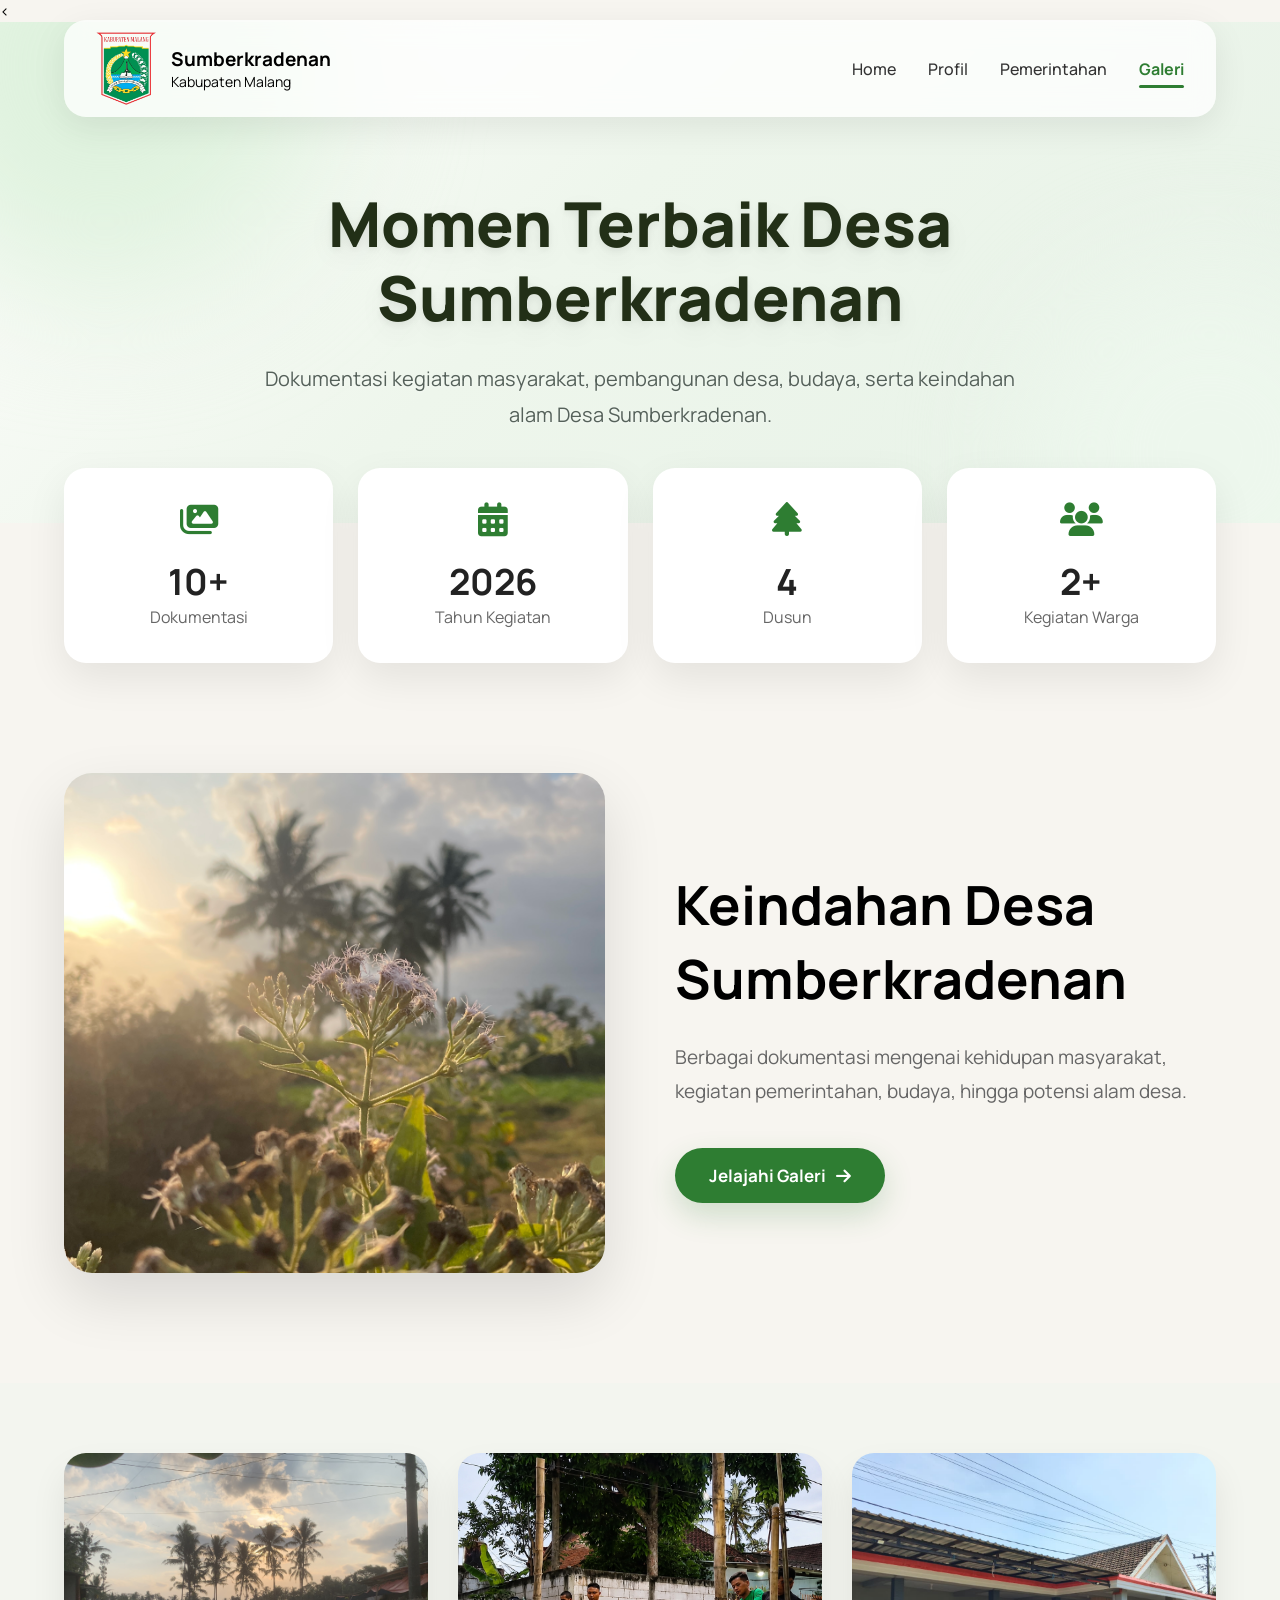
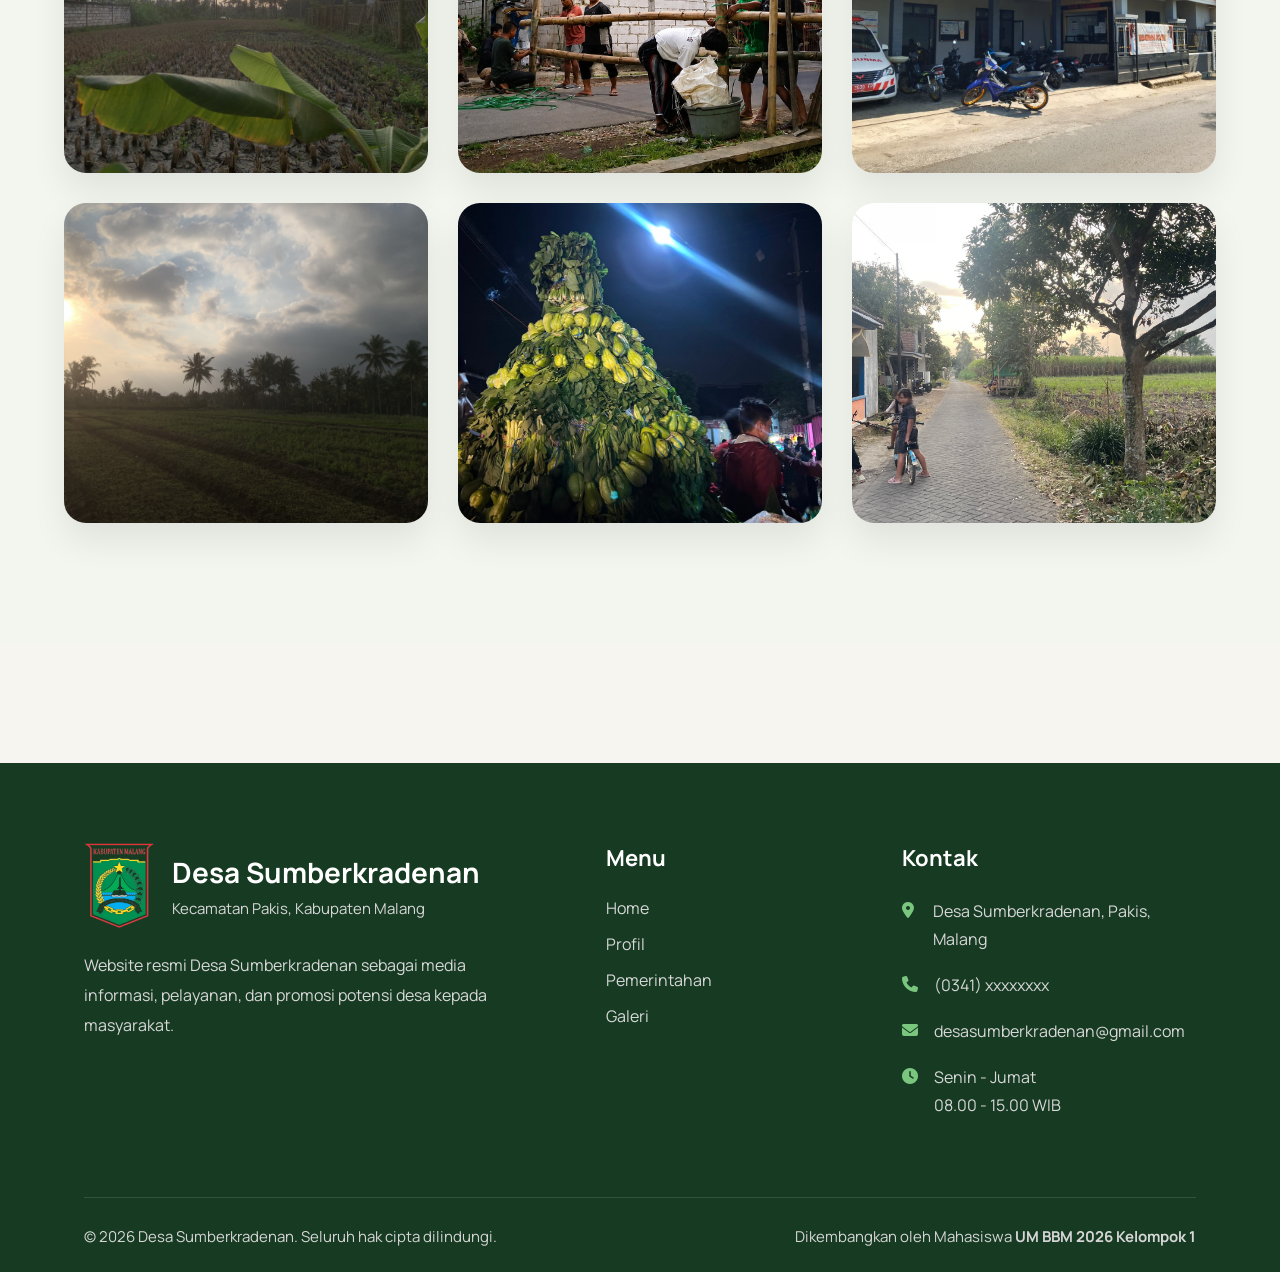
==== pages/galeri.html @ 9b310164 "Website Desa Sumberkradenan" ====
<!DOCTYPE html>
<html lang="id">
<head>

<meta charset="UTF-8">
<meta name="viewport" content="width=device-width, initial-scale=1.0">

<title>Galeri Desa | Sumberkradenan</title>

<link rel="preconnect" href="https://fonts.googleapis.com">

<link href="https://fonts.googleapis.com/css2?family=Manrope:wght@400;500;600;700;800&display=swap" rel="stylesheet">

<link rel="stylesheet"
href="https://cdnjs.cloudflare.com/ajax/libs/font-awesome/6.7.2/css/all.min.css">

<link rel="stylesheet" href="../assets/css/style.css">

</head>

<body>

    <!-- ================= NAVBAR ================= -->

<nav>
<div class="container navbar">
    <div class="logo">
        <img src="../assets/images/logo.png">
        <div>
            <h2>Sumberkradenan</h2>
            <p>Kabupaten Malang</p>
        </div>
    </div>
    <ul class="nav-menu" id="navMenu">
        <button class="nav-close" id="navCloseBtn" aria-label="Tutup Menu">
            <i class="fa-solid fa-xmark"></i>
        </button>
        <li><a href="../index.html">Home</a></li>
        <li><a href="profil.html">Profil</a></li>
        <li><a href="pemerintahan.html">Pemerintahan</a></li>
        <li><a href="galeri.html" class="active">Galeri</a></li>
    </ul>
    <button class="hamburger" id="hamburgerBtn" aria-label="Menu">
        <i class="fa-solid fa-bars"></i>
    </button>
</div>
</nav>

<!-- ================= GALERI HERO ================= -->

<<section class="gallery-hero">

    <div class="container gallery-hero-content">

        

        <h1>
            Momen Terbaik
            <span>Desa Sumberkradenan</span>
        </h1>

        <p>
            Dokumentasi kegiatan masyarakat, pembangunan desa,
            budaya, serta keindahan alam Desa Sumberkradenan.
        </p>

    </div>

</section>


<section class="gallery-stats">

<div class="container">

<div class="stats-grid">

<div class="stat-card">

<i class="fa-solid fa-images"></i>

<h2>10+</h2>

<p>Dokumentasi</p>

</div>

<div class="stat-card">

<i class="fa-solid fa-calendar-days"></i>

<h2>2026</h2>

<p>Tahun Kegiatan</p>

</div>

<div class="stat-card">

<i class="fa-solid fa-tree"></i>

<h2>4</h2>

<p>Dusun</p>

</div>

<div class="stat-card">

<i class="fa-solid fa-users"></i>

<h2>2+</h2>

<p>Kegiatan Warga</p>

</div>

</div>

</div>

</section>

<section class="featured-gallery">

<div class="container">

<div class="featured-wrapper">

<div class="featured-image">

<img src="../assets/images/galeri/featured.JPG">

</div>

<div class="featured-content">



<h2>

Keindahan Desa
Sumberkradenan

</h2>

<p>

Berbagai dokumentasi mengenai kehidupan masyarakat,
kegiatan pemerintahan, budaya, hingga potensi alam desa.

</p>

<a href="#gallery" class="btn-primary">

Jelajahi Galeri

<i class="fa-solid fa-arrow-right"></i>

</a>

</div>

</div>

</div>

</section>







<!-- ================= GALLERY ================= -->

<section class="gallery-section" id="gallery">

<div class="container">

<div class="gallery-grid">

    <div class="gallery-item">
        <img src="../assets/images/galeri/1.jpg">

        <div class="gallery-overlay">
            <h3>Keindahan Sawah</h3>
            <p>Dusun Krajan</p>
        </div>

    </div>


    <div class="gallery-item">
        <img src="../assets/images/galeri/2.png">

        <div class="gallery-overlay">
            <h3>Kegiatan Gotong Royong</h3>
            <p>Masyarakat Desa</p>
        </div>

    </div>


    <div class="gallery-item">
        <img src="../assets/images/galeri/3.jpg">

        <div class="gallery-overlay">
            <h3>Kantor Desa</h3>
            <p>Pemerintahan</p>
        </div>

    </div>


    <div class="gallery-item">
        <img src="../assets/images/galeri/4.jpg">

        <div class="gallery-overlay">
            <h3>Potensi Perkebunan</h3>
            <p>Komoditas Desa</p>
        </div>

    </div>


    <div class="gallery-item">
        <img src="../assets/images/galeri/5.jpg">

        <div class="gallery-overlay">
            <h3>Budaya Desa</h3>
            <p>Kegiatan Warga</p>
        </div>

    </div>


    <div class="gallery-item">
        <img src="../assets/images/galeri/6.JPG">

        <div class="gallery-overlay">
            <h3>Panorama Desa</h3>
            <p>Sumberkradenan</p>
        </div>

    </div>

</div>

</div>

</section>

<!--================ FOOTER =================-->

<footer class="footer">

    <div class="container">

        <div class="footer-grid">

            <!-- Kolom 1 -->

            <div class="footer-about">

                <div class="footer-logo">

                    <img src="../assets/images/logo.png" alt="Logo Desa">

                    <div>

                        <h3>Desa Sumberkradenan</h3>
                        <span>Kecamatan Pakis, Kabupaten Malang</span>

                    </div>

                </div>

                <p>
                    Website resmi Desa Sumberkradenan sebagai media informasi,
                    pelayanan, dan promosi potensi desa kepada masyarakat.
                </p>

            </div>

            <!-- Kolom 2 -->

            <div>

                <h4>Menu</h4>

                <ul class="footer-links">

                    <li><a href="../index.html">Home</a></li>
                    <li><a href="profil.html">Profil</a></li>
                    <li><a href="pemerintahan.html">Pemerintahan</a></li>
                    <li><a href="galeri.html">Galeri</a></li>

                </ul>

            </div>

            <!-- Kolom 3 -->

            <div>

                <h4>Kontak</h4>

                <ul class="footer-contact">

                    <li>
                        <i class="fa-solid fa-location-dot"></i>
                        Desa Sumberkradenan, Pakis, Malang
                    </li>

                    <li>
                        <i class="fa-solid fa-phone"></i>
                        (0341) xxxxxxxx
                    </li>

                    <li>
                        <i class="fa-solid fa-envelope"></i>
                        desasumberkradenan@gmail.com
                    </li>

                    <li>
                        <i class="fa-solid fa-clock"></i>
                        Senin - Jumat
                        <br>
                        08.00 - 15.00 WIB
                    </li>

                </ul>

            </div>

        </div>

        <div class="footer-bottom">

            <p>
                © 2026 Desa Sumberkradenan.
                Seluruh hak cipta dilindungi.
            </p>

            <p>
                Dikembangkan oleh Mahasiswa
                <strong> UM BBM 2026 Kelompok 1</strong>
            </p>

        </div>

    </div>

</footer>

    </div>

</footer>

<!-- profil.html / pemerintahan.html / galeri.html -->
<script src="../assets/js/script.js"></script>
</body>
</html>
---- assets/css/style.css ----
*{
    margin:0;
    padding:0;
    box-sizing:border-box;
    font-family:'Manrope',sans-serif;

}

html, body{
    overflow-x:hidden;
    max-width:100%;
}

html{
    scroll-behavior:smooth;
}

body{
    background:#F7F5F0;
}
/*=====================*/

.container{
    width:90%;
    max-width:1200px;
    margin:auto;
}


img {
    max-width: 100%;
    height: auto;
    display: block;
}
:root{

    --forest:#344D11;
    --rice:#4B611E;
    --moss:#222F17;

    --cream:#E5DECF;
    --sand:#EBD6B3;
    --mist:#A2A7AB;

    --white:#ffffff;
    --light:#F6F4EE;

}

/* ================= NAVBAR ================= */

nav{
    width:100%;
}

.navbar{

    position: fixed;
    top: 20px;
    left: 50%;
    transform: translateX(-50%);

    z-index: 9999;

    width: 90%;
    max-width: 1350px;



    margin-left: auto;

    display: flex;
    justify-content: space-between;
    align-items: center;

    padding: 12px 32px;

    border-radius: 22px;

    background: rgba(255,255,255,.75);
    backdrop-filter: blur(12px);

    box-shadow: 0 10px 35px rgba(0,0,0,.08);

    transition: .4s;
}

.navbar.scrolled{

    background: #fff;

    padding: 12px 30px;

    box-shadow: 0 15px 40px rgba(0,0,0,.12);

}

.nav-menu a{

    position:relative;

    display:flex;

        align-items:center;

        gap:40px;

        list-style:none;

    text-decoration:none;

    color:#333;

    font-weight:500;

    transition:.3s;

}

.nav-menu a::after{

content:"";

position:absolute;

left:0;
bottom:-8px;

width:0;

height:3px;

background:#2E7D32;

border-radius:50px;

transition:.4s;

}

.nav-menu a.active{

    color:#2E7D32;

    font-weight:700;

}

.nav-menu a.active::after{

    width:100%;
    background:#2E7D32;

}

.nav-menu a:hover{

color:#2E7D32;

}

.nav-menu a:hover::after{

width:100%;

}

.logo{

display:flex;
align-items:center;
gap:15px;

}

.logo img{

    width:60px;

}

.logo h2{

    font-size:19px;

}

.logo p{

    font-size:14px;

}

/*=====================*/

.nav-menu{

display:flex;
gap:32px;
list-style:none;

}

.nav-menu a{

text-decoration:none;
color:#333;
font-weight:500;

transition:.3s;

}

.nav-menu a:hover{

color:#2E7D32;

}

.btn-nav{

    display:inline-flex;
    align-items:center;
    justify-content:center;

    text-decoration:none;

    color:#fff;

    padding:14px 30px;

    background:#2E7D32;

    border-radius:50px;

    font-weight:700;

    transition:.3s;

}

.btn-nav:hover{

background:#1f5d22;

transform:translateY(-3px);

box-shadow:0 15px 25px rgba(46,125,50,.3);

}





/*================ HERO =================*/



.hero{
    position:relative;
    overflow:hidden;
    min-height:100vh;
    padding-top:150px;
    padding-bottom:160px;   /* diperbesar dari 100px */
    background:url("../images/hero.png");
    background-size:cover;
    background-position:center;
    display:flex;
    justify-content:center;
    align-items:center;
}



.hero-btn,
.hero-btn-outline{

width:100%;

text-align:center;

}



.overlay{

position:absolute;
top:0;
left:0;
width:100%;
height:100%;

background:
linear-gradient(
to bottom,
rgba(0,0,0,.30),
rgba(0,0,0,.50)
);

}

.hero-content{
    position:relative;
    z-index:2;

    display:flex;
    flex-direction:column;
    align-items:center;

    max-width:900px;
    text-align:center;
}

.hero h1{

    font-family:"Manrope",sans-serif;

    font-size:78px;

    line-height:1.15;

    font-weight:800;

    color:white;

    letter-spacing:-2px;

    text-shadow:
        0 8px 30px rgba(0,0,0,.45);

    margin-bottom:30px;

}

.hero p{
    color:rgba(255,255,255,.92);
    max-width:700px;
    margin:0 auto 45px;

    font-size:22px;
    line-height:1.8;

    color:#ffffff !important;

    text-shadow:0 2px 10px rgba(0,0,0,.45);
}

.hero-home-buttons{

display:flex;

justify-content:center;

align-items:center;

gap:22px;

margin-top:45px;

}

.hero-btn{

display:inline-block;

padding:18px 42px;

background:#2E7D32;

color:#fff;

text-decoration:none;

border-radius:60px;

font-weight:600;

transition:.35s;

box-shadow:0 18px 35px rgba(46,125,50,.35);

}

.scroll-indicator{
    position:absolute;
    bottom:30px;
    left:50%;
    transform:translateX(-50%);
    display:flex;
    flex-direction:column;
    align-items:center;
    gap:4px;
    color:rgba(255,255,255,.9);
    text-decoration:none;
    cursor:pointer;
    transition:.3s;
    animation:bounce 2s infinite;
}
.scroll-indicator:hover{
    color:#fff;
    transform:translateX(-50%) translateY(4px);
}
.scroll-indicator p{
    font-size:14px;
    margin:0;
}
.scroll-indicator i{
    font-size:20px;
}
@keyframes bounce{
    0%,100%{ transform:translateX(-50%) translateY(0); }
    50%{ transform:translateX(-50%) translateY(8px); }
}

.hero-btn:hover{

transform:translateY(-4px);

}
.hero-btn-outline{

display:inline-block;

padding:18px 42px;

text-decoration:none;

color:white;

border:2px solid rgba(255,255,255,.8);

border-radius:60px;

transition:.35s;

}

.hero-btn-outline:hover{

background:white;

color:#2E7D32;

}

.hero-content{

animation:fadeUp 1s ease;

}

@keyframes fadeUp{

from{

opacity:0;

transform:translateY(40px);

}

to{

opacity:1;

transform:translateY(0);

}

}




/*================ QUICK INFO ================*/

/*================ QUICK INFO ================*/

.quick-info{
    margin-top:-60px;
    position:relative;
    z-index:20;
}

.quick-wrapper{
    display:grid;
    grid-template-columns:repeat(4,1fr);
    gap:25px;
}

.info-card{
    background:#FCFBF8;
    border-radius:22px;
    padding:35px 20px;
    text-align:center;
    box-shadow:0 18px 40px rgba(0,0,0,.08);
    transition:.35s;
}

.info-card:hover{
    background:#FFFFFF;
    transform:translateY(-10px);
    box-shadow:0 25px 45px rgba(0,0,0,.15);
}

.info-card i{
    font-size:34px;
    color:#2E7D32;
    margin-bottom:18px;
}

.info-card h3{
    font-size:30px;
    margin-bottom:10px;
}

.info-card p{
    color:#666;
}

/*================ ABOUT =================*/

.about{

padding:80px 0;
background:#F7F5F0;

}

.about-wrapper{

    display:grid;

    grid-template-columns:1fr 1fr;

    gap:70px;

    align-items:center;

}

.about-image img{

    width:100%;

    border-radius:25px;

    box-shadow:0 20px 50px rgba(0,0,0,.15);

}

.section-tag{

    display:inline-block;

    background:#E8F5E9;

    color:#2E7D32;

    padding:10px 22px;

    border-radius:40px;

    font-weight:700;

    margin-bottom:20px;

}

.about h2{

    font-size:46px;

    margin-bottom:25px;

}

.about p{

    font-size:18px;

    line-height:34px;

    color:#666;

    margin-bottom:22px;

}

.about-btn{
    display:inline-flex;
    align-items:center;
    gap:10px;

    padding:16px 34px;

    background:#2E7D32;
    color:#fff;

    border-radius:50px;

    text-decoration:none;

    font-weight:600;
    font-size:17px;

    transition:.3s;

    box-shadow:0 10px 25px rgba(46,125,50,.25);
}

.about-btn:hover{
    background:#256428;
    transform:translateY(-4px);
}

/*================ POTENSI HOME =================*/

@media(max-width:768px){

.potensi-grid{

grid-template-columns:1fr;

}

}

.potensi-home{

background:
linear-gradient(
180deg,
#F6F4EE 0%,
#EEF3EA 100%
);

}

.potensi-header{
    max-width:600px;
    margin-bottom:80px;
}

.potensi-badge{
    display:inline-flex;
    align-items:center;
    gap:10px;

    padding:12px 24px;

    background:#EAF6EC;
    color:#2E7D32;

    border-radius:999px;

    font-size:16px;
    font-weight:700;

    margin-bottom:20px;
}

.potensi-title{
    font-size:52px;
    font-weight:800;
    line-height:1.15;

    margin-bottom:20px;

    color:#111;
}

.potensi-desc{
    max-width:720px;

    font-size:18px;
    line-height:1.8;

    color:#666;
}

.potensi-grid{

    display:grid;

    grid-template-columns:repeat(4,1fr);

    gap:30px;

    margin-top:60px;

}

.potensi-card{

    background:white;

    border-radius:22px;

    padding:40px 30px;

    text-align:center;

    transition:.35s;

    box-shadow:0 15px 35px rgba(0,0,0,.08);

}

.potensi-card:hover{

transform:translateY(-12px);

box-shadow:0 30px 60px rgba(46,125,50,.15);

border:1px solid #2E7D32;

}


.potensi-icon{

    width:85px;

    height:85px;

    margin:auto;

    border-radius:50%;

    background:#E8F5E9;

    display:flex;

    justify-content:center;

    align-items:center;

    margin-bottom:20px;

}

.potensi-icon i{

    font-size:38px;

    color:#2E7D32;

}

.potensi-card h3{

    font-size:26px;

    margin-bottom:18px;

}

.potensi-card p{

    color:#666;

    line-height:30px;

}

.potensi-button{
    display: flex;
    justify-content: center;
    margin-top: 55px;
}

.btn-potensi{
    display: inline-flex;
    align-items: center;
    gap: 12px;

    background: #2E7D32;
    color: white;

    padding: 16px 32px;
    border-radius: 50px;

    font-size: 17px;
    font-weight: 600;
    text-decoration: none;

    transition: .3s;
    box-shadow: 0 15px 35px rgba(46,125,50,.18);
}

.btn-potensi:hover{
    background:#256628;
    transform: translateY(-4px);
    box-shadow:0 20px 45px rgba(46,125,50,.25);
}

.btn-potensi i{
    transition:.3s;
}

.btn-potensi:hover i{
    transform:translateX(5px);
}

.section-badge{
    display:inline-flex;
    align-items:center;
    gap:10px;

    padding:10px 20px;

    border-radius:40px;

    background:#EAF6EC;

    color:#2E7D32;

    font-weight:800;
}

.section-title{

    margin-top:18px;

    font-size:20px;

    font-weight:800;

    line-height:1.8;
}

.section-desc{

    margin-top:20px;

    max-width:720px;

    color:#666;

    line-height:32px;
}

/* Badge Section */
.section-badge{
    display: inline-flex;
    align-items: center;
    gap: 10px;
    padding: 12px 26px;
    background: #EAF6EC;
    color: #2E7D32;
    border-radius: 999px;
    font-size: 17px;
    font-weight: 700;
    margin-bottom: 24px;
}

.section-badge i{
    font-size: 16px;
}

/* Judul */
.section-title{
    font-size: 52px;
    font-weight: 800;
    line-height: 1.15;
    color: #111;
    margin-bottom: 20px;
}

/* Deskripsi */
.section-description{
    max-width: 760px;
    font-size: 19px;
    line-height: 1.8;
    color: #666;
}
/*================ PREVIEW DUSUN =================*/

.preview-dusun{

    padding:80px 0;
    background:#F3F5EF;

}

.preview-header{

    max-width:700px;
    margin:0 auto;
    text-align:center;

}

.preview-badge{

    display:inline-flex;
    align-items:center;
    gap:10px;

    padding:10px 22px;

    background:#E8F5E9;
    color:#2E7D32;

    border-radius:50px;

    font-weight:700;
    margin-bottom:20px;

}

.preview-header h2{

    font-size:46px;
    font-weight:800;
    line-height:1.2;

    margin-bottom:20px;

    color:#111;

}

.preview-header p{

    font-size:18px;
    color:#666;
    line-height:1.8;

}

.preview-list{

    max-width:900px;

    margin:70px auto 0;

    display:flex;
    flex-direction:column;

    gap:22px;

}

.preview-item{

    background:#fff;

    display:flex;
    align-items:center;

    gap:25px;

    padding:25px 30px;

    border-radius:22px;

    transition:.3s;

    box-shadow:0 10px 30px rgba(0,0,0,.05);

}

.preview-item:hover{

    transform:translateY(-5px);

    box-shadow:0 18px 40px rgba(46,125,50,.15);

}

.preview-icon{

    width:70px;
    height:70px;

    background:#E8F5E9;

    color:#2E7D32;

    border-radius:50%;

    display:flex;
    justify-content:center;
    align-items:center;

    font-size:28px;

    flex-shrink:0;

}

.preview-content h3{

    font-size:24px;
    margin-bottom:8px;

}

.preview-content p{

    color:#666;
    line-height:30px;

}

.preview-button{

    text-align:center;

    margin-top:60px;

}

.btn-preview{

    display:inline-flex;
    align-items:center;
    gap:12px;

    padding:16px 34px;

    background:#2E7D32;
    color:#fff;

    border-radius:50px;

    text-decoration:none;

    font-weight:600;

    transition:.3s;

}

.btn-preview:hover{

    background:#256428;

    transform:translateY(-3px);

}

.btn-preview i{

    transition:.3s;

}

.btn-preview:hover i{

    transform:translateX(5px);

}
/* ================= LOKASI ================= */

.lokasi{

    padding:60px 0;

    background:#F3F5EF;

}

.lokasi-wrapper{

    display:grid;

    grid-template-columns:420px 1fr;

    gap:45px;

    align-items:center;

}

.lokasi-info{

    display:flex;

    flex-direction:column;

    gap:25px;

}

.info-item{

    display:flex;

    gap:18px;

    padding:25px;

    background:#f8f8f8;

    border-radius:20px;

    transition:.35s;

}

.info-item:hover{

    background:#E8F5E9;

    transform:translateY(-5px);

}

.info-item i{

    width:60px;

    height:60px;

    border-radius:50%;

    background:#2E7D32;

    color:white;

    display:flex;

    justify-content:center;

    align-items:center;

    font-size:24px;

    flex-shrink:0;

}

.info-item h3{

    margin-bottom:8px;

    font-size:20px;

}

.info-item p{

    color:#666;

    line-height:28px;

}

.lokasi-map iframe{

    width:100%;

    height:520px;

    border:none;

    border-radius:25px;

    box-shadow:0 20px 40px rgba(0,0,0,.12);

}
.lokasi-header{
    max-width:720px;
    margin:0 auto 70px;
    text-align:center;
}

.lokasi-badge{
    display:inline-flex;
    align-items:center;
    gap:10px;

    padding:10px 22px;

    background:#E8F5E9;
    color:#2E7D32;

    border-radius:999px;

    font-size:15px;
    font-weight:700;

    margin-bottom:20px;
}

.lokasi-badge i{
    font-size:14px;
}

.lokasi-title{
    font-size:46px;
    font-weight:800;
    line-height:1.;

    color:#111;

    margin-bottom:18px;
}

.lokasi-desc{
    max-width:650px;

    font-size:17px;
    line-height:1.8;

    color:#666;

    margin:auto;
}

/*================ FOOTER =================*/

.footer{
    width:100%;
    background:#163A22;
    color:#fff;
    padding:80px 0 25px;
    margin-top:120px;
}

.footer .container{
    max-width:1200px;
    margin:auto;
    padding:0 20px;
}

.footer-grid{

    display:grid;
    grid-template-columns:2fr 1fr 1.3fr;

    gap:70px;

}

.footer-logo{

    display:flex;

    align-items:center;

    gap:18px;

    margin-bottom:22px;

}

.footer-logo img{

    width:70px;

}

.footer-logo h3{

    font-size:28px;
    margin-bottom:6px;

}

.footer-logo span{

    color:#d7d7d7;

    font-size:15px;

}

.footer-about p{

    color:#d8d8d8;

    line-height:30px;

    max-width:420px;

}

.footer h4{

    font-size:22px;

    margin-bottom:24px;

}

.footer-links,
.footer-contact{

    list-style:none;

}

.footer-links li{

    margin-bottom:14px;

}

.footer-links a{

    color:#d8d8d8;

    text-decoration:none;

    transition:.3s;

}

.footer-links a:hover{

    color:#7BC67E;
    padding-left:8px;

}

.footer-contact li{

    display:flex;

    gap:14px;

    margin-bottom:18px;

    line-height:28px;

    color:#d8d8d8;

}

.footer-contact i{

    color:#7BC67E;

    margin-top:5px;

    width:18px;

}

.footer-bottom{

    border-top:1px solid rgba(255,255,255,.12);

    margin-top:60px;

    padding-top:28px;

    display:flex;

    justify-content:space-between;

    align-items:center;

    flex-wrap:wrap;

    gap:15px;

}

.footer-wrapper{

    flex-direction:column;
    gap:40px;

    text-align:center;

}

.footer-bottom p{

    color:#d6d6d6;

    font-size:15px;

}
.badge{
    display:flex;
    align-items:center;
    justify-content:center;

    gap:8px;

    padding:12px 26px;

    margin-bottom:30px;

    border-radius:50px;

    background:rgba(255,255,255,.12);

    border:1px solid rgba(255,255,255,.35);

    backdrop-filter:blur(12px);

    color:#fff;

    font-size:16px;

    font-weight:600;

    margin:0 auto 30px;

    letter-spacing:.3px;
}



@keyframes bounce{

    0%,100%{
        transform:translateY(0);
    }

    50%{
        transform:translateY(8px);
    }

}





.hero-btn:hover{

transform:translateY(-4px);

box-shadow:0 15px 30px rgba(46,125,50,.35);

}
/* ================= HERO PROFIL ================= */

@media(max-width:768px){

.hero-profil-wrapper{

grid-template-columns:1fr;

text-align:center;

}

.hero-profil-content{

align-items:center;

}

.hero-profil-image{

margin-top:40px;

}

}


.profil-hero{

    padding:130px 0 80px;
}

.profil-hero,
.history,
.visi-misi,
.wilayah,
.dusun-section{
    background: linear-gradient(
        135deg,
        #FDFDFB 0%,
        #EEF6EC 40%,
        #E7F2E7 100%
    );
}

.hero-grid{

    width:90%;
    max-width:1250px;
    margin:auto;

    display:grid;
    grid-template-columns:1.1fr 1fr;
    gap:70px;
    align-items:center;
}



.hero-badge{

    display:inline-flex;
    align-items:center;
    gap:10px;

    padding:10px 22px;

    border-radius:50px;

    background:#e8f5e9;

    color:#2E7D32;

    font-weight:600;

    margin-bottom:25px;
}

.hero-left h1{
    font-size:68px;
    line-height:78px;
    font-weight:800;
    color:#222;
     animation:fadeUp .8s ease forwards;


    text-shadow:
        0 4px 12px rgba(0,0,0,.08),
        0 16px 35px rgba(0,0,0,.06);
}

.hero-left h1 span{
    color:#2E7D32;

    text-shadow:
        0 4px 10px rgba(46,125,50,.15),
        0 12px 25px rgba(46,125,50,.10);
}

.hero-image{

    animation: slideRight 1s ease forwards;

}

@keyframes slideRight{

    from{
        opacity:0;
        transform:translateX(70px);
    }

    to{
        opacity:1;
        transform:translateX(0);
    }

}

.hero-image img{

    transition:.5s ease;

}

.hero-image:hover img{

    transform:translateY(-12px) scale(1.02);

    box-shadow:
        0 35px 80px rgba(0,0,0,.18);

}

.hero-left p{

    font-size:19px;

    line-height:34px;

    color:#666;

    max-width:620px;

     opacity:0;

    animation:fadeUp .8s .25s ease forwards;


    margin-bottom:45px;
}

.hero-btn{



    display:flex;

    gap:20px;

    flex-wrap:wrap;

    opacity:0;

    animation:fadeUp .8s .45s ease forwards;

}

@keyframes fadeUp{

    from{
        opacity:0;
        transform:translateY(35px);
    }

    to{
        opacity:1;
        transform:translateY(0);
    }


}

.btn-primary{

    background:#2E7D32;

    color:white;

    padding:16px 34px;

    border-radius:50px;

    text-decoration:none;

    font-weight:600;

    transition:.35s;
}

.btn-primary:hover{

    transform:translateY(-3px);

    background:#256928;

     
    transform:translateY(-5px);

    box-shadow:
        0 18px 45px rgba(46,125,50,.30);
}

.btn-secondary{

    padding:16px 34px;

    border-radius:50px;

    border:2px solid #2E7D32;

    color:#2E7D32;

    text-decoration:none;

    font-weight:600;

    transition:.3s;
}

.btn-secondary:hover{

    background:#2E7D32;

    color:white;


}

/* FOTO */

.hero-image{
    position: relative;
    flex: 0 0 48%;
    display: flex;
    justify-content: flex-end;
}

.hero-image img{
    width: 100%;
    max-width: 620px;
    height: 460px;
    object-fit: cover;
    border-radius: 35px;
    box-shadow: 0 30px 70px rgba(0,0,0,.15);
    display: block;
}

.floating-card{

    position:absolute;

    left:-35px;

    bottom:35px;

    background:white;

    padding:18px 22px;

    border-radius:18px;

    display:flex;

    align-items:center;

    gap:15px;

    box-shadow:0 20px 45px rgba(0,0,0,.12);
}

.floating-card i{

    width:55px;

    height:55px;

    border-radius:50%;

    background:#2E7D32;

    color:white;

    display:flex;

    justify-content:center;

    align-items:center;

    font-size:22px;
}

.floating-card h4{

    margin:0;

    font-size:18px;
}

.floating-card p{

    margin-top:5px;

    color:#777;

    font-size:14px;
}

.hero-buttons{
    display:flex;
    align-items:center;
    gap:18px;
    margin-top:38px;
    flex-wrap:wrap;

    opacity:0;

    animation:fadeUp .8s .45s ease forwards;

}

@keyframes fadeUp{

    from{
        opacity:0;
        transform:translateY(35px);
    }

    to{
        opacity:1;
        transform:translateY(0);
    }


}

.btn-primary{
    display:inline-flex;
    align-items:center;
    gap:10px;

    padding:16px 34px;

    background:#2E7D32;
    color:#fff;

    border-radius:50px;

    text-decoration:none;

    font-weight:600;
    font-size:17px;

    transition:.35s;
    box-shadow:0 12px 30px rgba(46,125,50,.20);
}

.btn-primary:hover{
    background:#256428;
    transform:translateY(-4px);
    box-shadow:0 18px 40px rgba(46,125,50,.30);
}

.btn-primary i{
    transition:.3s;
}

.btn-primary:hover i{
    transform:translateX(5px);
}

.btn-secondary{
    display:inline-flex;
    align-items:center;
    gap:10px;

    padding:16px 34px;

    border:2px solid #2E7D32;

    color:#2E7D32;

    border-radius:50px;

    text-decoration:none;

    font-weight:600;
    font-size:17px;

    background:#fff;

    transition:.35s;
}

.btn-secondary:hover{
    background:#E8F5E9;
    transform:translateY(-4px);
}

.btn-secondary i{
    font-size:16px;
}

html{
    scroll-behavior:smooth;
}

/* ================= SEJARAH ================= */

.history{
    padding:130px 0 80px;
}

.history-header{

    text-align:center;
    max-width:760px;
    margin:0 auto 80px;

}

.history-badge{

    display:inline-flex;
    align-items:center;
    gap:10px;

    padding:10px 22px;

    background:#E8F5E9;

    color:#2E7D32;

    border-radius:999px;

    font-weight:700;

    margin-bottom:22px;

}

.history-title{

    font-size:42px;
    font-weight:800;
    color:#111;

    margin-bottom:18px;

}

.history-desc{

    font-size:18px;
    line-height:1.8;

    color:#666;

}

.history-wrapper{

    display:grid;
    grid-template-columns:1fr 1fr;
    gap:70px;

    align-items:center;

}

.history-image{

    position:relative;

}

.history-image img{

    width:100%;
    height:540px;

    object-fit:cover;

    border-radius:24px;

    box-shadow:0 25px 50px rgba(0,0,0,.12);

}

.history-floating{

    position:absolute;

    bottom:25px;
    left:25px;

    display:flex;
    align-items:center;
    gap:15px;

    background:white;

    padding:18px 24px;

    border-radius:18px;

    box-shadow:0 15px 40px rgba(0,0,0,.15);

}

.history-floating i{

    width:50px;
    height:50px;

    border-radius:50%;

    background:#2E7D32;

    color:white;

    display:flex;
    justify-content:center;
    align-items:center;

    font-size:22px;

}

.history-floating h4{

    font-size:17px;
    margin-bottom:4px;

}

.history-floating span{

    color:#777;
    font-size:14px;

}

.history-content h3{

    font-size:34px;
    margin-bottom:24px;

    color:#222;

}

.history-content p{

    font-size:17px;
    line-height:2;

    color:#666;

    margin-bottom:22px;

}

.history-info{

    display:flex;
    gap:20px;

    margin-top:35px;

    flex-wrap:wrap;

}

.history-card{

    display:flex;
    align-items:center;

    gap:15px;

    background:white;

    padding:18px 22px;

    border-radius:18px;

    border:1px solid #edf1ed;

    box-shadow:0 12px 30px rgba(0,0,0,.05);

    transition:.3s;

}

.history-card:hover{

    transform:translateY(-5px);

    box-shadow:0 18px 35px rgba(46,125,50,.15);

}

.history-card i{

    width:48px;
    height:48px;

    border-radius:50%;

    background:#E8F5E9;

    color:#2E7D32;

    display:flex;
    justify-content:center;
    align-items:center;

    font-size:20px;

}

.history-card h4{

    font-size:16px;

    margin-bottom:5px;

}

.history-card span{

    font-size:14px;

    color:#777;

}

/*================ VISI MISI ================*/

.visi-misi{

    padding:130px 0 80px;
}

/*================ VISI =================*/

.visi-card{

    max-width:900px;
    margin:70px auto;

    background:white;

    padding:50px;

    border-radius:30px;

    text-align:center;

    box-shadow:0 20px 45px rgba(0,0,0,.08);

    border:1px solid #edf0ed;

}

.visi-icon{

    width:90px;
    height:90px;

    margin:auto auto 25px;

    background:#E8F5E9;

    border-radius:50%;

    display:flex;
    justify-content:center;
    align-items:center;

}

.visi-icon i{

    color:#2E7D32;
    font-size:38px;

}

.visi-card h3{

    font-size:34px;
    margin-bottom:22px;

}

.visi-card p{

    font-size:20px;
    color:#555;
    line-height:1.9;

    font-style:italic;

}

/*================ MISI =================*/

.misi-grid{

    display:grid;

    grid-template-columns:repeat(3,1fr);

    gap:30px;

}

.misi-card{

    background:white;

    padding:30px;

    border-radius:24px;

    box-shadow:0 15px 35px rgba(0,0,0,.06);

    transition:.35s;

    border:1px solid #edf0ed;

}

.misi-card:hover{

    transform:translateY(-10px);

    box-shadow:0 25px 45px rgba(46,125,50,.18);

}

.misi-card i{

    width:70px;
    height:70px;

    background:#E8F5E9;

    color:#2E7D32;

    border-radius:50%;

    display:flex;

    justify-content:center;

    align-items:center;

    font-size:28px;

    margin-bottom:25px;

}

.misi-card h3{

    font-size:24px;

    margin-bottom:20px;

}

.misi-card ul{

    padding-left:18px;

}

.misi-card li{

    color:#666;

    margin-bottom:12px;

    line-height:1.8;

}

/*================ INFORMASI WILAYAH ================*/

.wilayah{

    padding:130px 0 80px;

}

.wilayah-header{

    max-width:750px;

    margin:auto;

    text-align:center;

    margin-bottom:70px;

}

.wilayah-badge{

    display:inline-flex;

    align-items:center;

    gap:10px;

    background:#E8F5E9;

    color:#2E7D32;

    padding:10px 22px;

    border-radius:999px;

    font-weight:700;

    margin-bottom:22px;

}

.wilayah-title{

    font-size:44px;

    font-weight:800;

    line-height:1.2;

    margin-bottom:20px;

}

.wilayah-desc{

    color:#666;

    font-size:18px;

    line-height:1.8;

}

.wilayah-map{

    margin-bottom:55px;

}

.wilayah-map iframe{

    width:100%;

    height:500px;

    border:none;

    border-radius:25px;

    box-shadow:0 20px 45px rgba(0,0,0,.08);

}

.wilayah-grid{

    display:grid;

    grid-template-columns:repeat(3,1fr);

    gap:25px;

}

.wilayah-card{

    background:white;

    padding:35px;

    border-radius:22px;

    text-align:center;

    transition:.35s;

    box-shadow:0 12px 35px rgba(0,0,0,.06);

    border:1px solid #edf0ed;

}

.wilayah-card:hover{

    transform:translateY(-8px);

    box-shadow:0 25px 45px rgba(46,125,50,.15);

}

.wilayah-card i{

    width:70px;

    height:70px;

    border-radius:50%;

    background:#E8F5E9;

    color:#2E7D32;

    display:flex;

    justify-content:center;

    align-items:center;

    margin:auto;

    margin-bottom:22px;

    font-size:28px;

}

.wilayah-card h4{

    font-size:22px;

    margin-bottom:12px;

}

.wilayah-card p{

    color:#666;

    line-height:1.8;

}

/*================ EMPAT DUSUN =================*/

.dusun-section{

    padding:130px 0 80px;

}

.section-title{

    text-align:center;

    max-width:800px;

    margin:0 auto 90px;

}

.section-title h2{

    font-size:56px;

    font-weight:800;

    color:#222;

    margin:25px 0;

}

.section-title p{

    font-size:20px;

    line-height:34px;

    color:#666;

}

.dusun-item{

    display:flex;

    align-items:center;

    justify-content:space-between;

    gap:80px;

    margin-bottom:110px;

}

.dusun-item.reverse{

    flex-direction:row-reverse;

}

.dusun-image{

    flex:1;

}

.dusun-image img{

    width:100%;

    height:420px;

    object-fit:cover;

    border-radius:30px;

    box-shadow:0 20px 50px rgba(0,0,0,.10);

}

.dusun-content{

    flex:1;

}

.dusun-number{

    font-size:72px;

    font-weight:800;

    color:#DDEEDC;

    display:block;

    margin-bottom:10px;

}

.dusun-content h3{

    font-size:46px;

    font-weight:800;

    color:#222;

    margin-bottom:20px;

}

.dusun-content p{

    font-size:18px;

    line-height:34px;

    color:#666;

    margin-bottom:35px;

}

.potensi-list{

    display:flex;

    flex-wrap:wrap;

    gap:15px;

}

.potensi-list span{

    padding:12px 22px;

    background:#EAF6EB;

    color:#2E7D32;

    border-radius:50px;

    font-weight:600;

    transition:.3s;

}

.potensi-list span:hover{

    background:#2E7D32;

    color:#fff;

}

/*================ HERO PEMERINTAHAN ================*/

@media(max-width:768px){

.hero-pemerintahan-wrapper{

grid-template-columns:1fr;

}

.hero-pemerintahan-content{

align-items:center;

text-align:center;

}

.hero-button{

justify-content:center;

}

}

.hero-pemerintahan{

    padding:155px 0 200px;
    background:#fafafa;

}

.hero-pemerintahan-wrapper{

    display:grid;
    grid-template-columns:1fr 520px;
    align-items:center;
    gap:70px;

}

.hero-pemerintahan-content{
    display: flex;
    flex-direction: column;
    align-items: flex-start;
    text-align: left;
}

/* Badge */

.hero-badge{

    display:inline-flex;
    align-items:center;
    gap:10px;

    padding:10px 22px;

    background:#E8F5E9;

    color:#2E7D32;

    border-radius:999px;

    font-weight:700;

    margin-bottom:28px;

    opacity:0;
    animation:fadeLeft .8s ease forwards;


}

/* Judul */

.hero-pemerintahan-content h1{

    font-size:68px;
    line-height:1.1;
    font-weight:800;
    color:#111;

    margin-bottom:28px;

    text-shadow:
        0 4px 12px rgba(0,0,0,.08),
        0 14px 32px rgba(0,0,0,.06);

        opacity:0;
    animation:fadeLeft .9s ease .2s forwards;


}

.hero-pemerintahan-content span{

    color:#2E7D32;

    text-shadow:
        0 4px 10px rgba(46,125,50,.15),
        0 12px 28px rgba(46,125,50,.10);

}

.hero-pemerintahan-content p{

    font-size:18px;
    line-height:34px;
    color:#666;

    max-width:620px;

    margin-bottom:40px;

    opacity:0;
    animation:fadeLeft .9s ease .45s forwards;


}

/* Button */



    .hero-pemerintahan-button{
    display:flex;
    justify-content:flex-start;
    gap:18px;
    margin-top:45px;
    width:100%;
    text-align:left;
}

.hero-button .btn-primary{
    display:inline-flex;
}

.btn-primary{

    padding:16px 34px;

    background:#2E7D32;

    color:#fff;

    border-radius:999px;

    text-decoration:none;

    font-weight:700;

    transition:.35s;

}

.btn-primary:hover{

    background:#256628;

}

.btn-secondary{

    padding:16px 34px;

    border:2px solid #2E7D32;

    color:#2E7D32;

    text-decoration:none;

    border-radius:999px;

    font-weight:700;

    transition:.35s;

}

.btn-secondary:hover{

    background:#2E7D32;
    color:white;

}

/* FOTO */

.hero-pemerintahan-image{

    position:relative;

    opacity:0;
    animation:fadeRight 1s ease .4s forwards;

}

.hero-pemerintahan-image img{

    width:100%;
    border-radius:32px;

    display:block;

    box-shadow:
        0 30px 70px rgba(0,0,0,.12);

         transition:.5s;


}

/* Floating */

.hero-floating{

    position:absolute;

    left:-40px;
    bottom:35px;

    background:white;

    border-radius:22px;

    padding:25px 35px;

    display:flex;
    align-items:center;
    gap:30px;

    box-shadow:0 15px 40px rgba(0,0,0,.12);

    opacity:0;
    animation:fadeUp .8s ease 1s forwards;

}

.floating-item{

    text-align:center;

}

.floating-item h3{

    font-size:30px;
    color:#2E7D32;

    margin-bottom:6px;

}

.floating-item span{

    color:#777;
    font-size:14px;

}

.floating-divider{

    width:1px;
    height:45px;

    background:#e5e5e5;

}

section{
    scroll-margin-top:120px;
}

/*==================================================
            STRUKTUR PEMERINTAHAN
==================================================*/

@media(max-width:768px){

}
.struktur-grid{

    grid-template-columns:1fr;

}

.kadus-grid{

    grid-template-columns:1fr;

}
.struktur{

    padding:120px 0;

    background:#F3F5EF;

}

/*================ HEADER =================*/

.section-header{

    max-width:850px;

    margin:0 auto 70px;

    text-align:center;

}

.section-title{

    font-size:52px;

    font-weight:800;

    color:#222F17;

    line-height:1.2;

    margin-bottom:20px;

    text-shadow:
        0 3px 8px rgba(255,255,255,.7),
        0 10px 20px rgba(0,0,0,.06);

}

.section-description{

    font-size:18px;

    line-height:34px;

    color:#667065;

}

/*================ JUDUL SUB =================*/

.sub-title{

    margin:70px 0 35px;

    text-align:center;

}

.sub-title h3{

    display:inline-block;

    padding:12px 30px;

    background:#E8F5E9;

    color:#2E7D32;

    border-radius:999px;

    font-size:20px;

    font-weight:700;

}

/*================ KEPALA & SEKRETARIS =================*/

.struktur-top{

    display:flex;

    justify-content:center;

    margin-bottom:45px;

}

/*================ GRID =================*/

.struktur-grid{

    display:grid;

    grid-template-columns:repeat(auto-fit,minmax(280px,1fr));

    gap:35px;

    margin-top:40px;

}

.kadus-grid{

    display:grid;

    grid-template-columns:repeat(auto-fit,minmax(260px,1fr));

    gap:35px;

}

/*================ CARD =================*/

.struktur-card{

    background:#fff;

    border-radius:28px;

    padding:40px 30px;

    width:100%;

    display:flex;
    flex-direction:column;
    align-items:center;

    text-align:center;

    box-shadow:0 15px 40px rgba(0,0,0,.08);

    transition:.35s;

    position:relative;

    overflow:hidden;

}

.struktur-card::before{

    content:"";

    position:absolute;

    top:0;

    left:0;

    width:100%;

    height:6px;

    background:#2E7D32;

}

.struktur-grid{

    display:grid;

    grid-template-columns:repeat(3,1fr);

    gap:35px;

}


.struktur-card:hover{

    transform:translateY(-10px);

    box-shadow:0 25px 55px rgba(46,125,50,.18);

}

/*================ FOTO =================*/

.struktur-card img{

    width:135px;

    height:135px;

    object-fit:cover;

    border-radius:50%;

    border:6px solid #E8F5E9;

    display:block;

    margin:0 auto 25px;

    transition:.35s;

    box-shadow:0 10px 25px rgba(0,0,0,.10);

}

.struktur-card:hover img{

    transform:scale(1.08);

}

/*================ PJ KEPALA DESA & SEKRETARIS =================*/

.struktur-card.kepala,
.struktur-card.sekretaris{

    width:430px;
    min-height:470px;

}

.struktur-card.kepala img,
.struktur-card.sekretaris img{

    width:180px;
    height:180px;

    object-fit:cover;

}

.struktur-card.kepala h3,
.struktur-card.sekretaris h3{

    font-size:32px;
    min-height:42px;

}

/*================ KEPALA DUSUN =================*/

.struktur-card.kecil img{

    width:120px;

    height:120px;

}

/*================ NAMA =================*/

.struktur-card h3{

    font-size:26px;

    font-weight:800;

    color:#222F17;

    margin:18px 0 12px;

    line-height:1.3;

    min-height:68px;

    display:flex;
    align-items:center;
    justify-content:center;

}

/*================ JABATAN =================*/

.jabatan{

    display:inline-block;

    padding:10px 20px;

    background:#E8F5E9;

    color:#2E7D32;

    border-radius:50px;

    font-size:16px;

    font-weight:700;

}

/*================ STAF DESA =================*/

.staf-grid{

    display:flex;

    justify-content:center;

    gap:35px;

    margin-top:40px;

    flex-wrap:wrap;

}

.staf-grid .struktur-card{

    width:330px;

}

/*================ RESPONSIVE =================*/

@media(max-width:992px){

    .struktur{

        padding:90px 0;

    }

    .struktur-grid{

        grid-template-columns:repeat(2,1fr);

    }

    .kadus-grid{

        grid-template-columns:repeat(2,1fr);

    }

}

@media(max-width:768px){

    .section-title{

        font-size:38px;

    }

    .section-description{

        font-size:16px;

        line-height:30px;

    }

    .struktur-grid,

    .kadus-grid{

        grid-template-columns:1fr;

    }

    .struktur-card.kepala img{

        width:160px;

        height:160px;

    }

    .struktur-card.sekretaris img{

        width:160px;

        height:160px;

    }

    .struktur-card img{

        width:120px;

        height:120px;

    }

}

.staf-grid{
    display:flex;
    justify-content:center;
    gap:35px;
    flex-wrap:wrap;
}

.staf-grid .struktur-card{
    width:300px;
}

/*================ LEMBAGA DESA =================*/

.lembaga{

    padding:120px 0;
    background:#ffffff;

}

.lembaga-grid{

    display:grid;

    grid-template-columns:repeat(auto-fit,minmax(300px,1fr));

    gap:35px;

    margin-top:60px;

}

.lembaga-card{

    background:#fff;

    border-radius:24px;

    padding:35px 30px;

    text-align:center;

    box-shadow:0 15px 40px rgba(0,0,0,.06);

    transition:.35s;

    display:flex;

    flex-direction:column;

    align-items:center;

    min-height:390px;

}

.lembaga-card:hover{

    transform:translateY(-8px);

    box-shadow:0 25px 50px rgba(46,125,50,.15);

}

.lembaga-card img{

    width:90px;
    height:90px;

    object-fit:contain;

    margin-bottom:25px;

}

.lembaga-card h3{

    font-size:26px;

    margin-bottom:10px;

    color:#222;

}

.lembaga-card span{

    color:#2E7D32;

    font-weight:700;

    display:block;

    min-height:52px;

    margin-bottom:18px;

    line-height:1.5;

}

.lembaga-card p{

    color:#666;

    line-height:1.8;

    font-size:15px;

}

/*================ LINMAS =================*/

.linmas-wrapper{

    display:flex;

    justify-content:center;

    margin-top:35px;

}

.linmas-wrapper .lembaga-card{

    width:340px;

}

/*================ JAM PELAYANAN =================*/

.jam-pelayanan{

    padding:120px 0;

    background:#F8FBF8;

}

.jadwal-card{

    max-width:850px;

    margin:60px auto 40px;

    background:#fff;

    border-radius:24px;

    overflow:hidden;

    box-shadow:0 15px 40px rgba(0,0,0,.06);

}

.jadwal-item{

    display:flex;

    justify-content:space-between;

    align-items:center;

    padding:28px 35px;

    border-bottom:1px solid #E8ECE8;

}

.jadwal-item:last-child{

    border-bottom:none;

}

.jadwal-item span{

    font-size:18px;

    font-weight:600;

    color:#333;

}

.jadwal-item strong{

    color:#2E7D32;

    font-size:18px;

}

.tutup strong{

    color:#d32f2f;

}

.istirahat-box{

    max-width:850px;

    margin:auto;

    display:flex;

    gap:20px;

    align-items:flex-start;

    background:#E8F5E9;

    border-left:6px solid #2E7D32;

    padding:25px 30px;

    border-radius:18px;

}

.istirahat-box i{

    font-size:30px;

    color:#2E7D32;

}

.istirahat-box h4{

    margin-bottom:8px;

}

.istirahat-box p{

    color:#555;

    line-height:1.8;

}

/*================ HERO KONTAK =================*/

.hero-kontak{

    position:relative;

    overflow:hidden;

    padding:180px 0 120px;

    background:linear-gradient(
        180deg,
        #F8FBF8 0%,
        #FFFFFF 100%
    );

}

/* Background */

.hero-shape{

    position:absolute;

    border-radius:50%;

    background:#E8F5E9;

    opacity:.6;

    z-index:0;

}

.shape1{

    width:420px;
    height:420px;

    top:-180px;
    right:-120px;

}

.shape2{

    width:250px;
    height:250px;

    bottom:30px;
    left:-120px;

}

/* Content */

.hero-kontak .container{

    position:relative;

    z-index:2;

}

.hero-kontak-content{

    max-width:760px;

    margin:auto;

    text-align:center;

}

.hero-badge{

    display:inline-flex;

    align-items:center;

    gap:10px;

    background:#E8F5E9;

    color:#2E7D32;

    padding:12px 24px;

    border-radius:999px;

    font-weight:700;

    margin-bottom:30px;

}

.hero-kontak-content h1{

    font-size:68px;

    line-height:1.15;

    font-weight:800;

    color:#222;

    margin-bottom:25px;

}

.hero-kontak-content h1 span{

    color:#2E7D32;

}

.hero-kontak-content p{

    max-width:760px;

    margin:auto;

    color:#666;

    line-height:34px;

    font-size:18px;

}

.hero-button{

    display:flex;

    justify-content:center;

    gap:18px;

    margin-top:45px;

}

/* Contact Grid */

.hero-contact-grid{

    margin-top:90px;

    display:grid;

    grid-template-columns:repeat(4,1fr);

    gap:30px;

}

.hero-contact-card{

    background:#fff;

    border-radius:24px;

    padding:35px 25px;

    text-align:center;

    box-shadow:0 15px 40px rgba(0,0,0,.06);

    transition:.35s;

}

.hero-contact-card:hover{

    transform:translateY(-8px);

    box-shadow:0 25px 45px rgba(46,125,50,.15);

}

.icon-box{

    width:72px;

    height:72px;

    margin:auto;

    border-radius:50%;

    background:#E8F5E9;

    display:flex;

    justify-content:center;

    align-items:center;

    margin-bottom:22px;

}

.icon-box i{

    font-size:28px;

    color:#2E7D32;

}

.hero-contact-card h3{

    margin-bottom:12px;

    font-size:22px;

    color:#222;

}

.hero-contact-card p{

    color:#666;

    line-height:28px;

    font-size:15px;

}

/*================ FORM KONTAK =================*/

.contact-form-section{

    padding:120px 0;

    background:#fff;

}

.contact-form-wrapper{

    margin-top:60px;

    display:grid;

    grid-template-columns:380px 1fr;

    gap:45px;

}

/* Kiri */

.contact-info{

    background:#2E7D32;

    color:#fff;

    padding:45px;

    border-radius:28px;

}

.contact-info h3{

    font-size:34px;

    margin-bottom:20px;

}

.contact-info p{

    line-height:30px;

    color:#E6F5E7;

    margin-bottom:35px;

}

.info-list{

    display:flex;

    flex-direction:column;

    gap:22px;

}

.info-item{

    display:flex;

    align-items:center;

    gap:15px;

}

.info-item i{

    width:45px;

    height:45px;

    border-radius:50%;

    background:rgba(255,255,255,.15);

    display:flex;

    justify-content:center;

    align-items:center;

}

/* Form */

.contact-form{

    background:#fff;

    border-radius:28px;

    padding:45px;

    box-shadow:0 15px 40px rgba(0,0,0,.08);

}

.input-group{

    display:grid;

    grid-template-columns:1fr 1fr;

    gap:25px;

    margin-bottom:25px;

}

.input-box{

    display:flex;

    flex-direction:column;

}

.input-box label{

    font-weight:700;

    margin-bottom:10px;

    color:#333;

}

.input-box input,
.input-box textarea{

    width:100%;

    border:1px solid #ddd;

    border-radius:15px;

    padding:15px 18px;

    font-size:16px;

    outline:none;

    transition:.3s;

}

.input-box input:focus,
.input-box textarea:focus{

    border-color:#2E7D32;

    box-shadow:0 0 0 4px rgba(46,125,50,.12);

}

textarea{

    resize:none;

}

.btn-submit{

    margin-top:30px;

    border:none;

    background:#2E7D32;

    color:#fff;

    padding:16px 34px;

    border-radius:999px;

    cursor:pointer;

    font-size:16px;

    font-weight:700;

    display:flex;

    align-items:center;

    gap:10px;

    transition:.3s;

}

.btn-submit:hover{

    background:#256628;

    transform:translateY(-3px);

}

/*================ RESPONSIVE =================*/

/* Tablet */

@media (max-width:992px){

    .hero-kontak{

        padding:150px 0 90px;

    }

    .hero-kontak-content h1{

        font-size:50px;

    }

    .hero-contact-grid{

        grid-template-columns:repeat(2,1fr);

    }

    .contact-form-wrapper{

        grid-template-columns:1fr;

    }

}

/* HP */

@media (max-width:768px){

    .hero-kontak-content h1{

        font-size:38px;

    }

    .hero-kontak-content p{

        font-size:16px;

        line-height:30px;

    }

    .hero-button{

        flex-direction:column;

        align-items:center;

    }

    .hero-button a{

        width:100%;

        text-align:center;

    }

    .hero-contact-grid{

        grid-template-columns:1fr;

    }

    .contact-form{

        padding:30px;

    }

    .contact-info{

        padding:30px;

    }

    .input-group{

        grid-template-columns:1fr;

        gap:18px;

    }

    .btn-submit{

        width:100%;

        justify-content:center;

    }

}

/* HP Kecil */

@media (max-width:480px){

    .hero-kontak{

        padding:130px 0 70px;

    }

    .hero-kontak-content h1{

        font-size:32px;

    }

    .hero-contact-card{

        padding:25px;

    }

    .contact-form{

        padding:22px;

    }

    .contact-info{

        padding:22px;

    }

}

/*================ GALERI HERO =================*/

@media(max-width:768px){

.gallery-grid{

grid-template-columns:1fr;

}

.gallery-item img{

height:260px;

}

}
.gallery-grid{

    grid-template-columns:1fr;

}

.gallery-hero{
    padding:180px 0 220px;
    background:#F3F5EF;
    text-align:center;
    position:relative;
    overflow:hidden;
}
/* ================= ANIMASI HERO GALERI ================= */

.gallery-hero{

    padding:140px 0 90px;

    position:relative;

    overflow:hidden;

    background:linear-gradient(
        135deg,
        #FDFDFB 0%,
        #EEF6EC 45%,
        #E7F2E7 100%
    );

}

.gallery-hero::before{

    content:"";

    width:450px;
    height:450px;

    background:#dff2de;

    position:absolute;

    border-radius:50%;

    top:-180px;
    left:-120px;

    filter:blur(70px);

    animation:blob 8s infinite ease-in-out;

}

.gallery-hero::after{

    content:"";

    width:380px;
    height:380px;

    background:#edf7ed;

    position:absolute;

    border-radius:50%;

    right:-120px;
    bottom:-120px;

    filter:blur(60px);

    animation:blob 10s infinite ease-in-out reverse;

}

.gallery-hero-content{

    position:relative;

    z-index:2;

    max-width:850px;

    margin:auto;

    text-align:center;

}

.gallery-hero h1{
    animation:fadeUp .9s ease forwards;
}

.gallery-hero p{
    opacity:0;
    animation:fadeUp 1s ease .25s forwards;
}

.gallery-hero-content{
    max-width:760px;
    margin:auto;
}

.gallery-hero h1{
    font-size:62px;
    font-weight:800;
    color:#222F17;
    line-height:1.2;
    margin:25px 0;

    /* efek timbul / depth */
    text-shadow:
        0 3px 8px rgba(0,0,0,.08),
        0 10px 28px rgba(0,0,0,.06);
}

.gallery-hero p{
    font-size:20px;
    line-height:1.8;
    color:#55615A;

    /* sedikit shadow agar lebih jelas */
    text-shadow:
        0 1px 3px rgba(255,255,255,.6);
}
/*================ FILTER =================*/

.gallery-filter{

    padding:70px 0 20px;

    background:#F3F5EF;

}

.gallery-filter .container{

    display:flex;

    justify-content:center;

    gap:18px;

    flex-wrap:wrap;

}

.gallery-filter button{

    padding:14px 28px;

    border:none;

    border-radius:50px;

    background:white;

    color:#444;

    font-size:16px;

    font-weight:600;

    cursor:pointer;

    transition:.3s;

}

.gallery-filter button:hover{

    background:#2E7D32;

    color:white;

}

.gallery-filter button.active{

    background:#2E7D32;

    color:white;

}

.gallery-stats{

    margin-top:-55px;

    position:relative;

    z-index:5;

}

.stats-grid{

    display:grid;

    grid-template-columns:repeat(4,1fr);

    gap:25px;

}

.stat-card{

    background:white;

    border-radius:22px;

    padding:35px;

    text-align:center;

    box-shadow:0 15px 40px rgba(0,0,0,.08);

    transition:.35s;

}

.stat-card:hover{

    transform:translateY(-10px);

}

.stat-card i{

    font-size:34px;

    color:#2E7D32;

    margin-bottom:20px;

}

.stat-card h2{

    font-size:36px;

    color:#222;

}

.stat-card p{

    color:#666;

}

.featured-gallery{

    padding:110px 0;

}

.featured-wrapper{

    display:grid;

    grid-template-columns:1fr 1fr;

    gap:70px;

    align-items:center;

}

.featured-image img{

    width:100%;

    height:500px;

    object-fit:cover;

    border-radius:28px;

    box-shadow:0 25px 60px rgba(0,0,0,.12);

    transition:.4s;

}

.featured-image img:hover{

    transform:scale(1.03);

}

.featured-content h2{

    font-size:54px;

    margin:25px 0;

}

.featured-content p{

    font-size:19px;

    line-height:34px;

    color:#666;

    margin-bottom:40px;

}
/*================ GALLERY =================*/

.gallery-section{

    padding:70px 0 120px;

    background:#F3F5EF;

}

.gallery-grid{

    display:grid;

    grid-template-columns:repeat(3,1fr);

    gap:30px;

}

.gallery-item{

    position:relative;

    overflow:hidden;

    border-radius:22px;

    cursor:pointer;

    box-shadow:0 18px 35px rgba(0,0,0,.08);

}

.gallery-item img{

    width:100%;

    height:320px;

    object-fit:cover;

    transition:.5s;

}

.gallery-overlay{

    position:absolute;

    left:0;

    bottom:0;

    width:100%;

    padding:30px;

    color:white;

    background:linear-gradient(
        transparent,
        rgba(0,0,0,.85)
    );

    transform:translateY(100%);

    transition:.4s;

}

.gallery-overlay h3{

    font-size:24px;

    margin-bottom:8px;

}

.gallery-overlay p{

    font-size:16px;

    opacity:.9;

}

.gallery-item:hover img{

    transform:scale(1.08);

}

.gallery-item:hover .gallery-overlay{

    transform:translateY(0);

}

/*================ HERO ANIMATION ================*/

@keyframes fadeUp{
    from{
        opacity:0;
        transform:translateY(60px);
    }
    to{
        opacity:1;
        transform:translateY(0);
    }
}

@keyframes fadeLeft{
    from{
        opacity:0;
        transform:translateX(-60px);
    }
    to{
        opacity:1;
        transform:translateX(0);
    }
}

@keyframes fadeRight{
    from{
        opacity:0;
        transform:translateX(60px);
    }
    to{
        opacity:1;
        transform:translateX(0);
    }
}

@keyframes zoomIn{
    from{
        opacity:0;
        transform:scale(.92);
    }
    to{
        opacity:1;
        transform:scale(1);
    }
}

/* ================================================
   TABLET (iPad, 769px - 1024px)
================================================ */
@media (max-width: 1024px) {
    .hero-grid,
    .hero-pemerintahan-wrapper,
    .lokasi-wrapper,
    .history-wrapper,
    .about-wrapper,
    .contact-form-wrapper {
        grid-template-columns: 1fr;
        gap: 40px;
    }
    .hero-image,
    .hero-pemerintahan-image {
        display: flex;
        justify-content: center;
    }
    .potensi-grid,
    .footer-grid,
    .wilayah-grid,
    .misi-grid,
    .hero-contact-grid,
    .stats-grid {
        grid-template-columns: repeat(2, 1fr);
    }
    .hero-left h1,
    .hero-pemerintahan-content h1,
    .hero-kontak-content h1,
    .gallery-hero h1 {
        font-size: 46px;
        line-height: 1.25;
    }
    .potensi-title,
    .wilayah-title,
    .section-title,
    .lokasi-title,
    .history-title {
        font-size: 36px;
    }
    .dusun-content h3 {
        font-size: 34px;
    }
    .dusun-item,
    .dusun-item.reverse {
        flex-direction: column;
        gap: 40px;
    }
}

/* ================================================
   MOBILE / HP (max 768px)
================================================ */
@media (max-width: 768px) {
    .container {
        width: 92%;
    }
    .potensi-grid,
    .footer-grid,
    .wilayah-grid,
    .misi-grid,
    .hero-contact-grid,
    .stats-grid,
    .gallery-grid,
    .featured-wrapper,
    .lembaga-grid {
        grid-template-columns: 1fr;
        gap: 25px;
    }
    .hero-left h1,
    .hero-pemerintahan-content h1,
    .hero-kontak-content h1,
    .gallery-hero h1 {
        font-size: 34px;
        line-height: 1.3;
    }
    .potensi-title,
    .wilayah-title,
    .section-title,
    .lokasi-title,
    .history-title,
    .featured-content h2 {
        font-size: 28px;
    }
    .about h2 {
        font-size: 30px;
    }
    .dusun-content h3 {
        font-size: 26px;
    }
    .dusun-number {
        font-size: 48px;
    }
    .visi-card {
        padding: 30px;
    }
    .visi-card p {
        font-size: 17px;
    }
    .misi-grid,
    .wilayah-grid {
        grid-template-columns: 1fr;
    }
    .struktur-card.kepala,
    .struktur-card.sekretaris {
        width: 100%;
        min-height: auto;
    }
    .staf-grid .struktur-card {
        width: 100%;
    }
    .floating-card,
    .hero-floating,
    .history-floating {
        position: static;
        margin-top: 20px;
        width: 100%;
        justify-content: center;
    }
    .hero-image img,
    .hero-pemerintahan-image img {
        height: auto;
    }
    .lokasi-wrapper,
    .hero-grid {
        gap: 30px;
    }
    .wilayah-map iframe,
    .lokasi-map iframe {
        height: 320px;
    }
    .footer-grid {
        text-align: center;
    }
}

/* ================================================
   HP KECIL (max 480px)
================================================ */
@media (max-width: 480px) {
    .hero-left h1,
    .hero-pemerintahan-content h1,
    .hero-kontak-content h1 {
        font-size: 28px;
    }
    .btn-primary,
    .btn-secondary,
    .hero-btn {
        width: 100%;
        justify-content: center;
        text-align: center;
    }
    .hero-buttons,
    .hero-button {
        flex-direction: column;
        width: 100%;
    }
    .potensi-card,
    .info-card,
    .struktur-card {
        padding: 25px 18px;
    }
}

@media (max-width:768px){

.navbar{
    padding:18px 20px;
}

.nav-menu{
    gap:18px;
    font-size:15px;
}

.logo img{
    width:55px;
}

.logo-text h2{
    font-size:22px;
}

}

@media (max-width:768px){

.hero{
    min-height:100vh;
    padding:120px 25px 70px;
}

.hero h1{
    font-size:42px;
    line-height:1.2;
    letter-spacing:-1px;
}

.hero p{
    font-size:17px;
    line-height:1.7;
}

}

@media (max-width:768px){

.hero-home-buttons{

flex-direction:column;

width:100%;

}}

.hamburger{
    display:none;
    background:none;
    border:none;
    font-size:26px;
    color:#2E7D32;
    cursor:pointer;
    z-index:10001;
}

@media (max-width:768px){
    .hamburger{
        display:block;
    }

    .nav-menu{
        position:fixed;
        top:0;
        left:0;
        width:100%;
        height:100vh;
        background:#1a1a1a;
        display:flex;
        flex-direction:column;
        justify-content:center;
        align-items:center;
        gap:35px;
        list-style:none;
        opacity:0;
        visibility:hidden;
        transform:translateY(-20px);
        transition:.4s ease;
        z-index:10000;
    }

    .nav-menu.active{
        opacity:1;
        visibility:visible;
        transform:translateY(0);
    }

    .nav-menu a{
        color:#fff;
        font-size:24px;
        font-weight:600;
        text-decoration:none;
        transition:.3s;
    }

    .nav-menu a.active{
        color:#E85D3F;
    }

    .nav-menu a:hover{
        color:#7BC67E;
    }

    /* Tombol close (X) */
    .nav-close{
        position:absolute;
        top:30px;
        right:30px;
        font-size:30px;
        color:#fff;
        background:none;
        border:none;
        cursor:pointer;
        z-index:10001;
    }

    /* Kunci scroll body saat menu terbuka */
    body.menu-open{
        overflow:hidden;
    }
}

.nav-close{
    display:none;   /* sembunyikan default di desktop */
}

@media (max-width:768px){
    .nav-close{
        display:block;   /* baru muncul di mobile */
        position:absolute;
        top:30px;
        right:30px;
        font-size:30px;
        color:#fff;
        background:none;
        border:none;
        cursor:pointer;
        z-index:10001;
    }
}
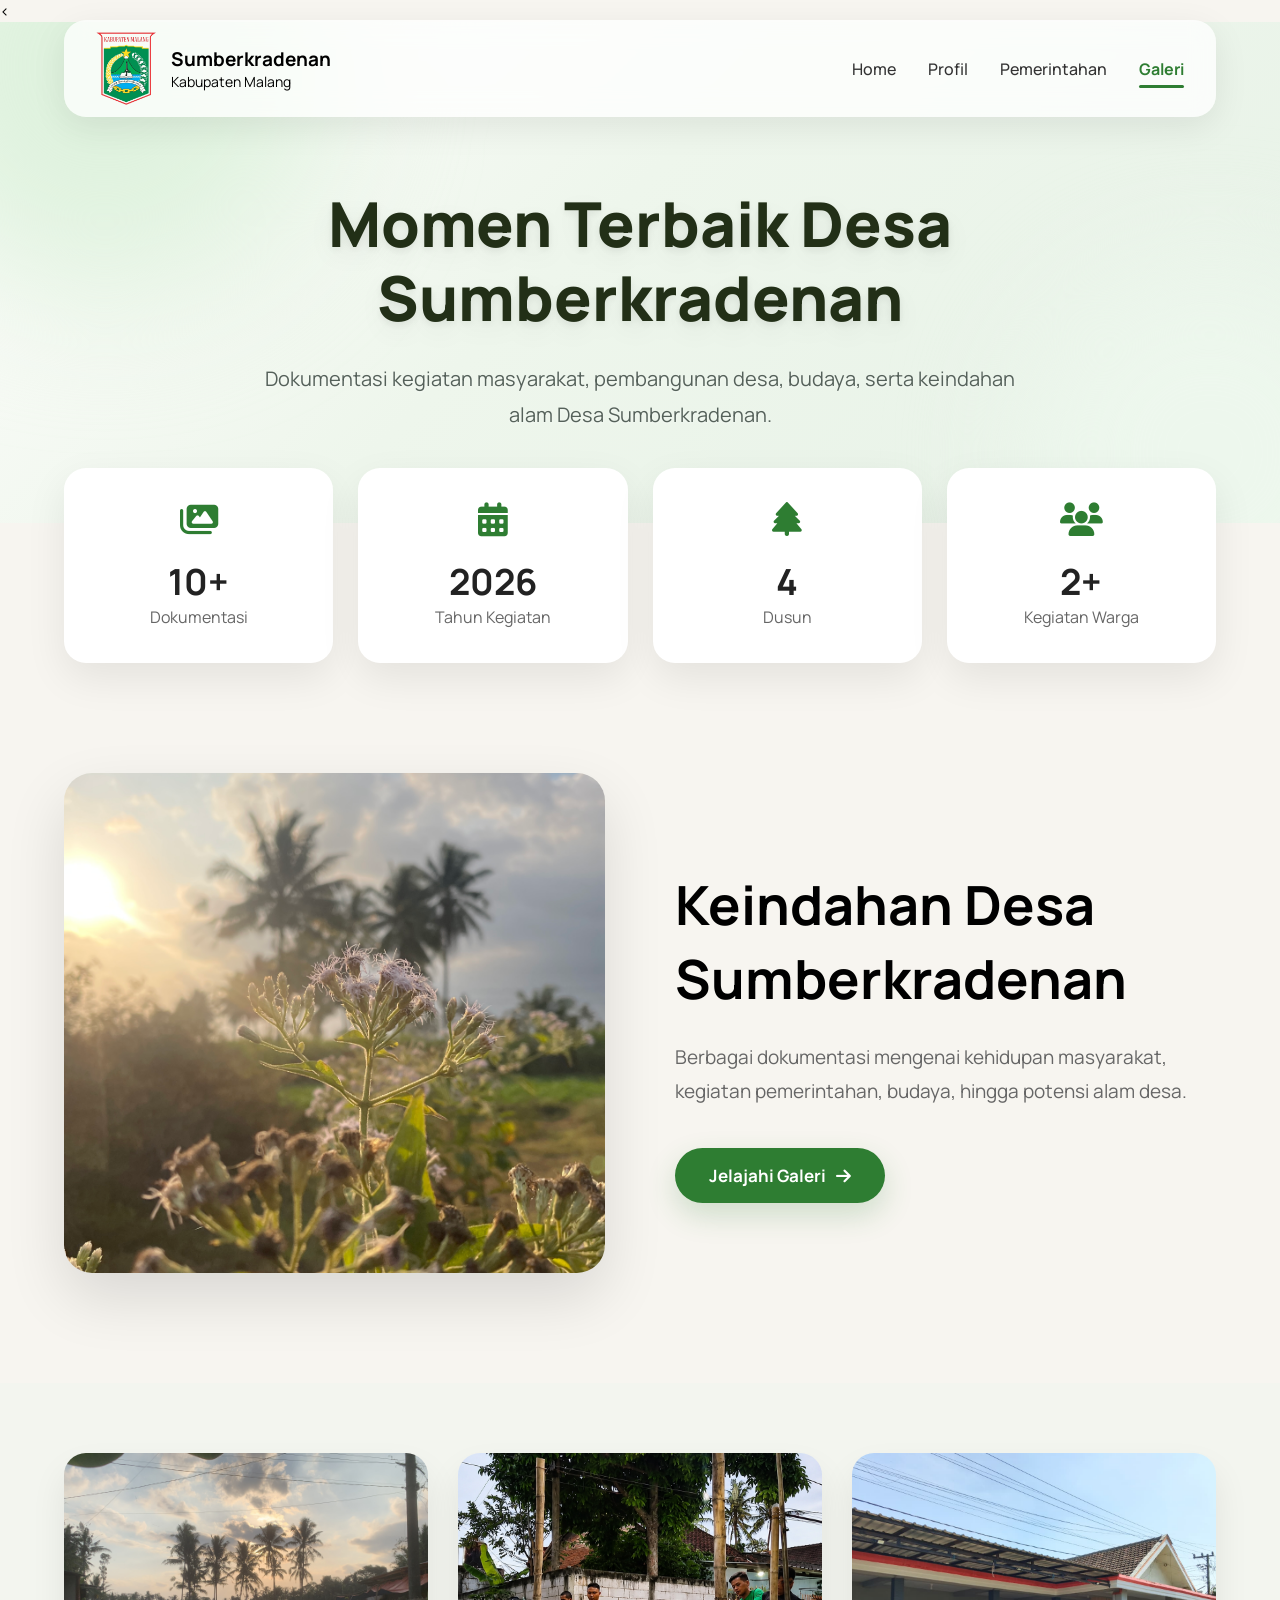
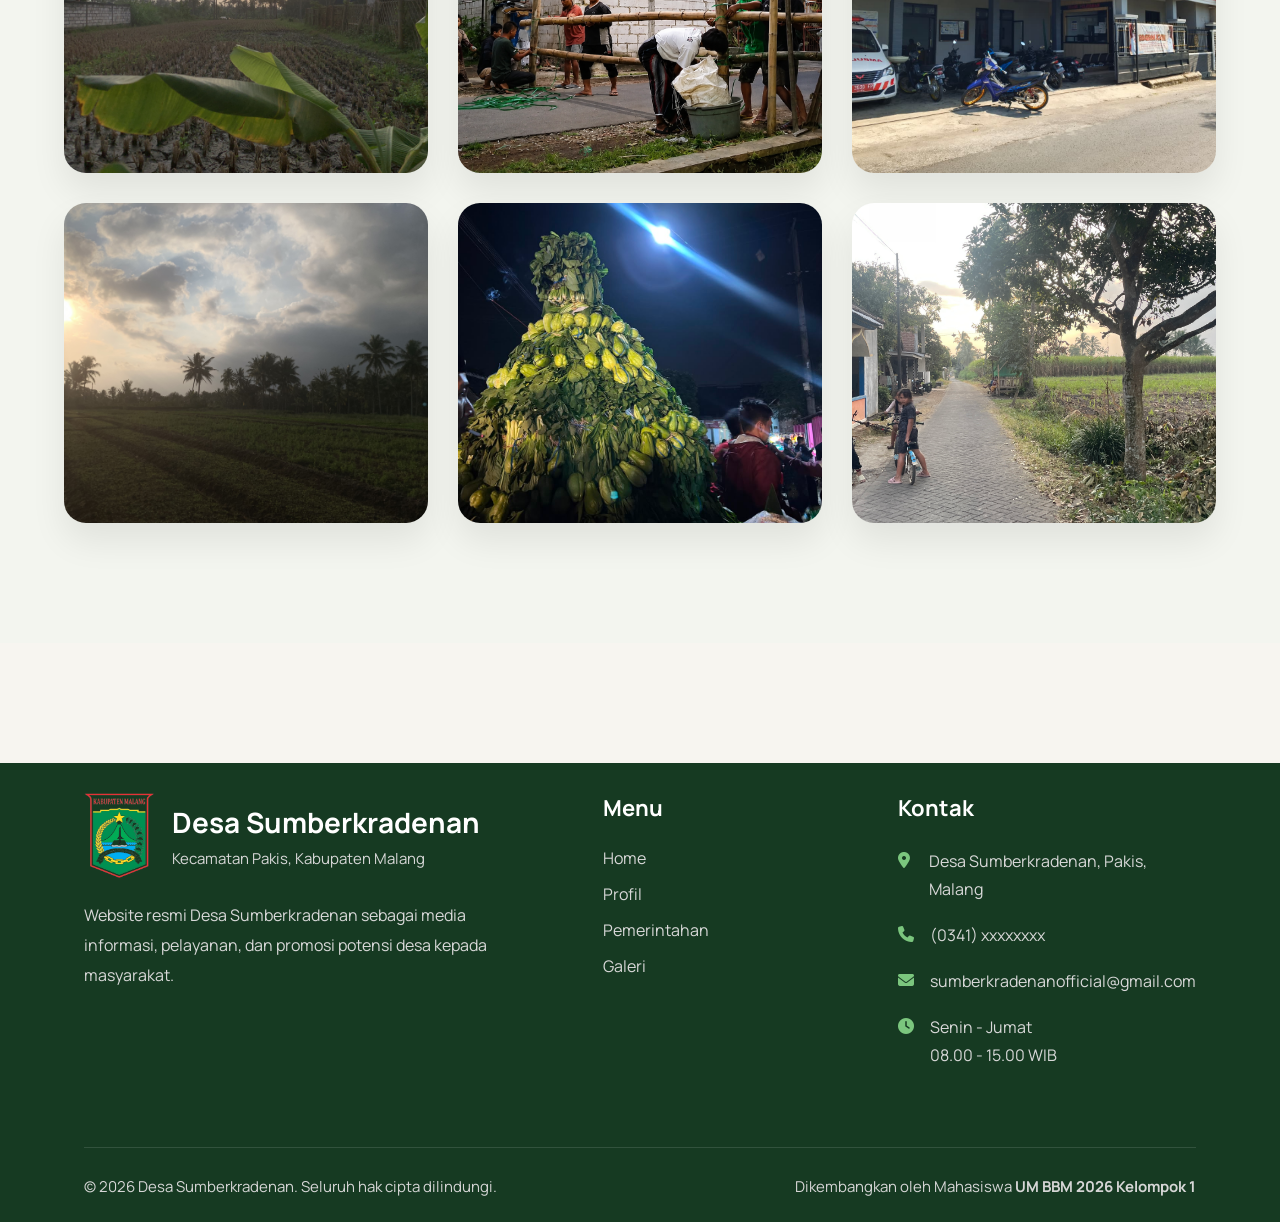
==== commit e6fa8313: "Perbarui tampilan dan navigasi website Desa Sumberkradenan" ====
--- a/pages/galeri.html
+++ b/pages/galeri.html
@@ -321,7 +321,7 @@
 
                     <li>
                         <i class="fa-solid fa-envelope"></i>
-                        desasumberkradenan@gmail.com
+                        sumberkradenanofficial@gmail.com
                     </li>
 
                     <li>
--- a/assets/css/style.css
+++ b/assets/css/style.css
@@ -1219,7 +1219,7 @@
     width:100%;
     background:#163A22;
     color:#fff;
-    padding:80px 0 25px;
+    padding:30px 0 25px;
     margin-top:120px;
 }
 
@@ -2397,43 +2397,24 @@
 }
 
 /*================ EMPAT DUSUN =================*/
-
 .dusun-section{
-
     padding:130px 0 80px;
-
-}
-
-.section-title{
-
+}
+.dusun-section .section-title{
     text-align:center;
-
     max-width:800px;
-
     margin:0 auto 90px;
-
-}
-
-.section-title h2{
-
+}
+.dusun-section .section-title h2{
     font-size:56px;
-
     font-weight:800;
-
     color:#222;
-
     margin:25px 0;
-
-}
-
-.section-title p{
-
+}
+.dusun-section .section-title p{
     font-size:20px;
-
     line-height:34px;
-
     color:#666;
-
 }
 
 .dusun-item{
@@ -4832,3 +4813,25 @@
     }
 }
 
+#judulDusun{
+    font-size:56px;
+}
+
+@media (max-width:991px){
+    #judulDusun{
+        font-size:38px;
+    }
+}
+
+@media (max-width:768px){
+    #judulDusun{
+        font-size:30px;
+        line-height:1.3;
+    }
+}
+
+@media (max-width:480px){
+    #judulDusun{
+        font-size:24px;
+    }
+}
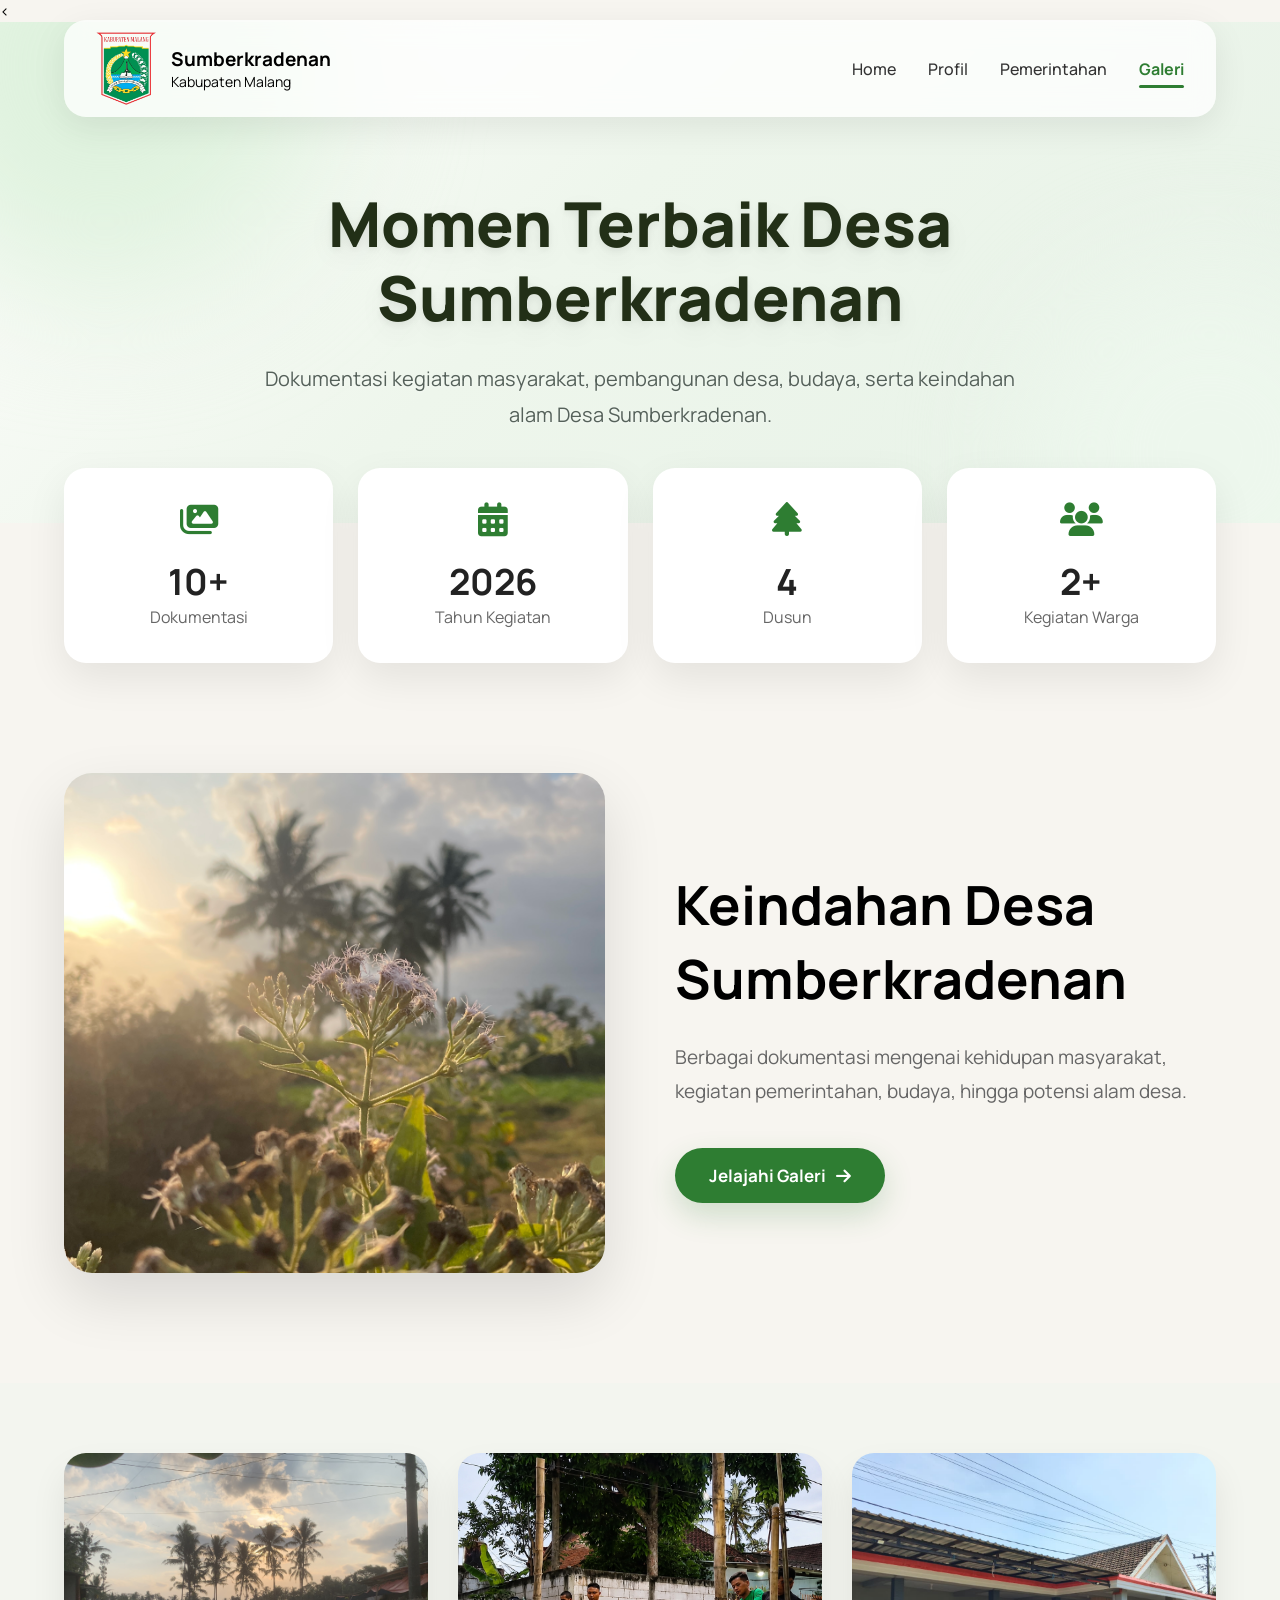
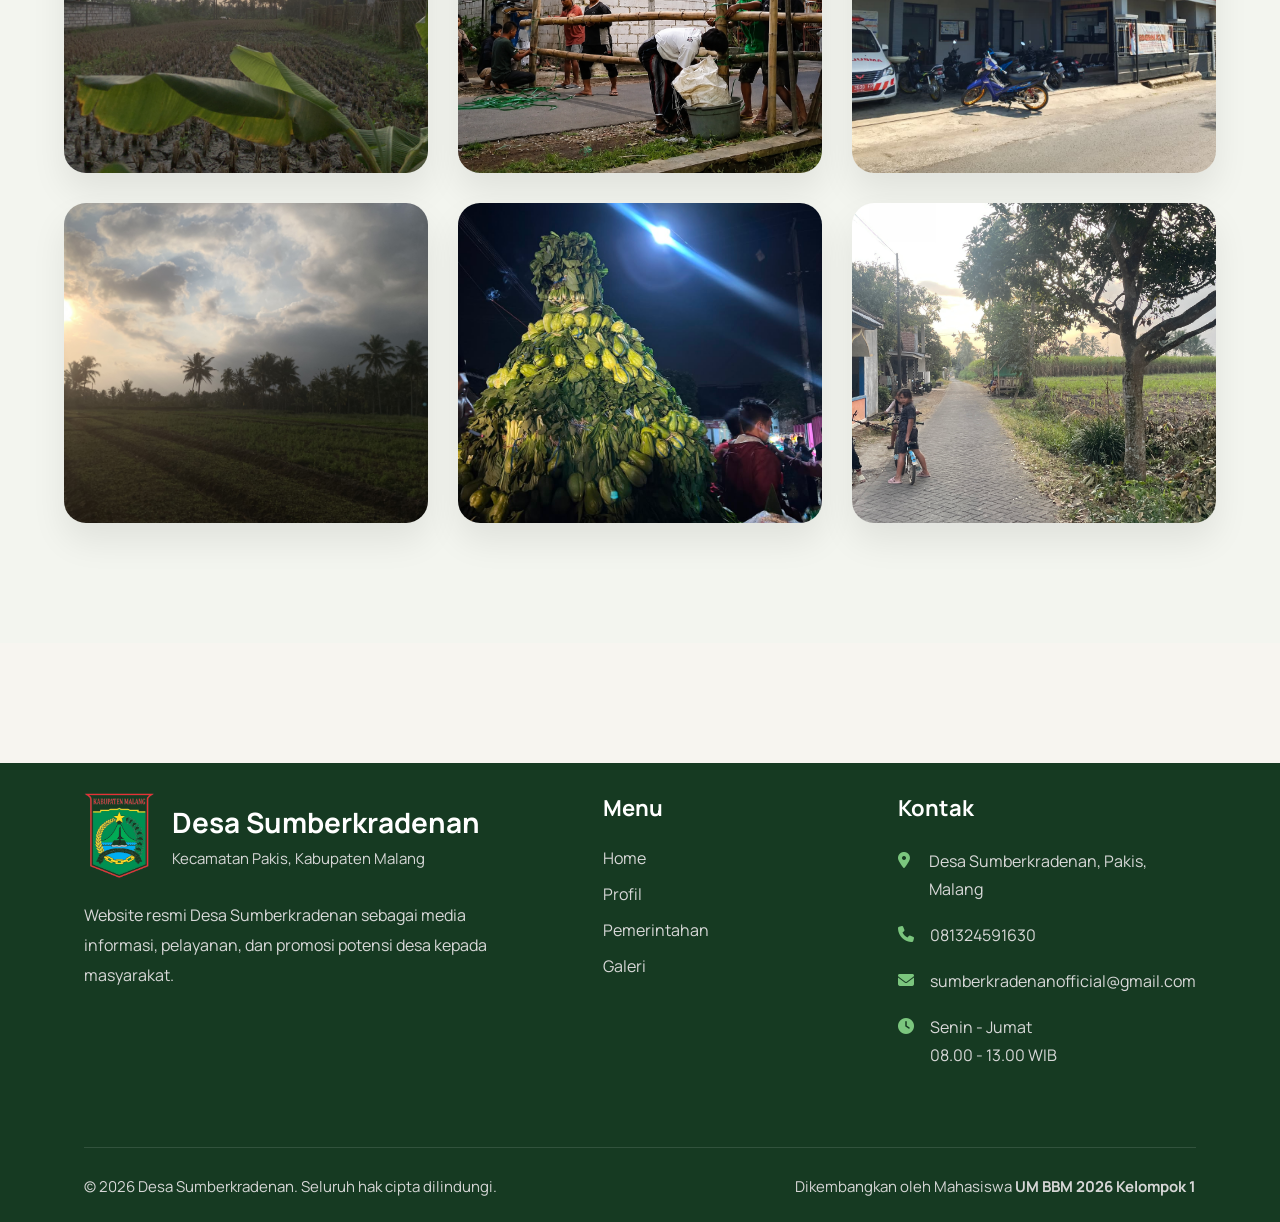
==== commit c174addb: "Perbarui tampilan dan navigasi website Desa Sumberkradenan" ====
--- a/pages/galeri.html
+++ b/pages/galeri.html
@@ -15,6 +15,8 @@
 href="https://cdnjs.cloudflare.com/ajax/libs/font-awesome/6.7.2/css/all.min.css">
 
 <link rel="stylesheet" href="../assets/css/style.css">
+<link rel="stylesheet" href="../assets/css/animation.css">
+<link rel="stylesheet" href="../assets/css/responsive.css">
 
 </head>
 
@@ -316,7 +318,7 @@
 
                     <li>
                         <i class="fa-solid fa-phone"></i>
-                        (0341) xxxxxxxx
+                        081324591630
                     </li>
 
                     <li>
@@ -328,7 +330,7 @@
                         <i class="fa-solid fa-clock"></i>
                         Senin - Jumat
                         <br>
-                        08.00 - 15.00 WIB
+                        08.00 - 13.00 WIB
                     </li>
 
                 </ul>
--- a/assets/css/style.css
+++ b/assets/css/style.css
@@ -1057,98 +1057,66 @@
 }
 /* ================= LOKASI ================= */
 
+/* ================= LOKASI ================= */
 .lokasi{
-
     padding:60px 0;
-
     background:#F3F5EF;
-
-}
-
+}
 .lokasi-wrapper{
-
     display:grid;
-
     grid-template-columns:420px 1fr;
-
     gap:45px;
-
-    align-items:center;
-
-}
-
+    align-items:center;
+}
 .lokasi-info{
-
     display:flex;
-
     flex-direction:column;
-
     gap:25px;
-
-}
-
-.info-item{
-
+}
+.info-item-lokasi{
     display:flex;
-
     gap:18px;
-
     padding:25px;
-
     background:#f8f8f8;
-
     border-radius:20px;
-
     transition:.35s;
-
-}
-
-.info-item:hover{
-
+}
+.info-item-lokasi:hover{
     background:#E8F5E9;
-
     transform:translateY(-5px);
-
-}
-
-.info-item i{
-
+}
+.info-item-lokasi i{
     width:60px;
-
     height:60px;
-
     border-radius:50%;
-
+    background:#E8F5E9;
+    color:#2E7D32;
+    display:flex;
+    justify-content:center;
+    align-items:center;
+    font-size:24px;
+    flex-shrink:0;
+}
+.info-item-lokasi h3{
+    margin-bottom:8px;
+    font-size:20px;
+}
+.info-item-lokasi p{
+    color:#666;
+    line-height:28px;
+}
+
+.info-item-lokasi i{
+    width:60px;
+    height:60px;
+    border-radius:50%;
     background:#2E7D32;
-
-    color:white;
-
+    color:#ffffff;
     display:flex;
-
     justify-content:center;
-
-    align-items:center;
-
+    align-items:center;
     font-size:24px;
-
     flex-shrink:0;
-
-}
-
-.info-item h3{
-
-    margin-bottom:8px;
-
-    font-size:20px;
-
-}
-
-.info-item p{
-
-    color:#666;
-
-    line-height:28px;
-
 }
 
 .lokasi-map iframe{
@@ -2830,7 +2798,7 @@
 }
 .struktur{
 
-    padding:120px 0;
+    padding:50px 0;
 
     background:#F3F5EF;
 
@@ -3226,7 +3194,7 @@
 
 .lembaga{
 
-    padding:120px 0;
+    padding:100px 0;
     background:#ffffff;
 
 }
--- a/assets/css/responsive.css
+++ b/assets/css/responsive.css
@@ -0,0 +1,486 @@
+@media(max-width:991px){
+
+.potensi-grid{
+    grid-template-columns:repeat(2,1fr);
+}
+
+.section-header p{
+    width:100%;
+}
+
+}
+
+@media(max-width:768px){
+
+.potensi-grid{
+    grid-template-columns:1fr;
+}
+
+.section-header h2{
+    font-size:34px;
+}
+
+}
+
+/*================ POTENSI HOME =================*/
+
+@media(max-width:991px){
+
+.potensi-grid{
+
+grid-template-columns:repeat(2,1fr);
+
+}
+
+}
+
+@media(max-width:768px){
+
+.potensi-grid{
+
+grid-template-columns:1fr;
+
+}
+
+}
+
+/* ================= DUSUN ================= */
+
+@media(max-width:991px){
+
+    .dusun-grid{
+
+        grid-template-columns:1fr;
+
+    }
+
+}
+
+/* ================= LOKASI ================= */
+
+@media(max-width:991px){
+
+    .lokasi-wrapper{
+
+        grid-template-columns:1fr;
+
+    }
+
+    .lokasi-map iframe{
+
+        height:420px;
+
+    }
+
+}
+
+/*================ FOOTER =================*/
+
+@media(max-width:991px){
+
+.footer-container{
+
+grid-template-columns:1fr;
+
+gap:45px;
+
+}
+
+.footer-logo{
+
+justify-content:center;
+
+text-align:center;
+
+flex-direction:column;
+
+}
+
+.footer-about{
+
+text-align:center;
+
+}
+
+.footer-menu{
+
+align-items:center;
+
+}
+
+.footer-contact{
+
+text-align:center;
+
+}
+
+.footer-contact p{
+
+justify-content:center;
+
+}
+
+}
+
+/* RESPONSIVE */
+
+@media(max-width:992px){
+
+.wilayah-item{
+
+grid-template-columns:1fr;
+
+gap:35px;
+
+}
+
+.reverse .wilayah-image,
+.reverse .wilayah-content{
+
+order:unset;
+
+}
+
+.wilayah-header h2{
+
+font-size:34px;
+
+}
+
+.wilayah-image img{
+
+height:280px;
+
+}
+
+}
+
+@media(max-width:992px){
+
+.gallery-grid{
+
+    grid-template-columns:repeat(2,1fr);
+
+}
+
+.gallery-hero h1{
+
+    font-size:46px;
+
+}
+
+}
+
+@media(max-width:768px){
+
+.gallery-grid{
+
+    grid-template-columns:1fr;
+
+}
+
+.gallery-hero{
+
+    padding:150px 0 90px;
+
+}
+
+.gallery-hero h1{
+
+    font-size:38px;
+
+}
+
+.gallery-filter .container{
+
+    gap:12px;
+
+}
+
+.gallery-filter button{
+
+    padding:12px 20px;
+
+}
+
+}
+
+/*================ HAMBURGER MENU ================*/
+.hamburger{
+    display:none;
+    background:none;
+    border:none;
+    font-size:26px;
+    color:#2E7D32;
+    cursor:pointer;
+    z-index:10001;
+}
+
+@media (max-width:768px){
+    .hamburger{
+        display:block;
+    }
+
+    .nav-menu{
+        position:fixed;
+        top:0;
+        left:0;
+        width:100%;
+        height:100vh;
+        background:#1a1a1a;
+        display:flex;
+        flex-direction:column;
+        justify-content:center;
+        align-items:center;
+        gap:35px;
+        list-style:none;
+        opacity:0;
+        visibility:hidden;
+        transform:translateY(-20px);
+        transition:.4s ease;
+        z-index:10000;
+    }
+
+    .nav-menu.active{
+        opacity:1;
+        visibility:visible;
+        transform:translateY(0);
+    }
+
+    .nav-menu a{
+        color:#fff;
+        font-size:24px;
+        font-weight:600;
+        text-decoration:none;
+        transition:.3s;
+    }
+
+    .nav-menu a.active{
+        color:#E85D3F;
+    }
+
+    .nav-menu a:hover{
+        color:#7BC67E;
+    }
+
+    .nav-close{
+        position:absolute;
+        top:30px;
+        right:30px;
+        font-size:30px;
+        color:#fff;
+        background:none;
+        border:none;
+        cursor:pointer;
+        z-index:10001;
+    }
+
+    body.menu-open{
+        overflow:hidden;
+    }
+}
+/*================ QUICK INFO - HORIZONTAL SCROLL (TABLET & MOBILE) ================*/
+@media (max-width:991px){
+    .quick-info{
+        overflow:visible;
+    }
+
+    .quick-wrapper{
+        display:flex;
+        overflow-x:auto;
+        gap:14px;
+        padding:4px 16px 16px;
+        margin:0;
+        scroll-snap-type:x mandatory;
+        scroll-padding-left:16px;
+        -webkit-overflow-scrolling:touch;
+        scrollbar-width:none;
+        align-items:stretch;
+    }
+
+    .quick-wrapper::-webkit-scrollbar{
+        display:none;
+    }
+
+    .info-card{
+        flex:0 0 calc(45% - 10px);
+        scroll-snap-align:start;
+        display:flex;
+        flex-direction:column;
+        justify-content:center;
+        padding:24px 16px;
+    }
+
+    .info-card i{
+        font-size:26px;
+        margin-bottom:12px;
+    }
+
+    .info-card h3{
+        font-size:22px;
+    }
+
+    .info-card p{
+        font-size:14px;
+    }
+}
+
+@media (max-width:768px){
+    .info-card{
+        flex:0 0 calc(55% - 10px);
+    }
+}
+
+@media (max-width:480px){
+    .info-card{
+        flex:0 0 calc(62% - 10px);
+        padding:20px 14px;
+    }
+    .info-card i{
+        font-size:22px;
+        margin-bottom:10px;
+    }
+    .info-card h3{
+        font-size:19px;
+    }
+    .info-card p{
+        font-size:13px;
+    }
+}
+
+@media (max-width:768px){
+    body.menu-open .hamburger{
+        display:none;
+    }
+}
+
+/*================ SECTION TITLE (EMPAT DUSUN & LAINNYA) ================*/
+@media (max-width:991px){
+    .dusun-section .section-title h2{
+        font-size:38px;
+    }
+    .dusun-section .section-title p{
+        font-size:17px;
+        line-height:30px;
+    }
+}
+
+@media (max-width:768px){
+    .dusun-section .section-title h2{
+        font-size:30px;
+        line-height:1.3;
+    }
+    .dusun-section .section-title{
+        margin-bottom:50px;
+    }
+}
+
+@media (max-width:480px){
+    .dusun-section .section-title h2{
+        font-size:24px;
+    }
+}
+
+@media (max-width:768px){
+    .history-title,
+    .wilayah-title,
+    .lokasi-title,
+    .potensi-title,
+    .preview-header h2 {
+        font-size:30px;
+        line-height:1.3;
+    }
+}
+
+@media (max-width:480px){
+    .history-title,
+    .wilayah-title,
+    .lokasi-title,
+    .potensi-title,
+    .preview-header h2 {
+        font-size:24px;
+    }
+}
+
+/*================ LOKASI - RESPONSIVE (TABLET & HP) ================*/
+@media (max-width:991px){
+    .lokasi-wrapper{
+        grid-template-columns:1fr;
+        gap:30px;
+    }
+    .lokasi-map iframe{
+        height:380px;
+    }
+}
+
+@media (max-width:768px){
+    .info-item-lokasi{
+        padding:20px;
+    }
+    .info-item-lokasi h3{
+        font-size:18px;
+    }
+    .info-item-lokasi p{
+        font-size:15px;
+        line-height:26px;
+    }
+}
+
+@media (max-width:480px){
+    .info-item-lokasi{
+        gap:14px;
+        padding:16px;
+    }
+    .info-item-lokasi i{
+        width:48px;
+        height:48px;
+        font-size:18px;
+        flex-shrink:0;
+    }
+    .info-item-lokasi h3{
+        font-size:17px;
+    }
+    .info-item-lokasi p{
+        font-size:14px;
+        line-height:24px;
+    }
+}
+
+/*================ DUSUN IMAGE - LANDSCAPE DI TABLET & HP ================*/
+@media (max-width:991px){
+    .dusun-item,
+    .dusun-item.reverse{
+        flex-direction:column;
+        gap:30px;
+    }
+    .dusun-image img{
+        height:280px;
+        aspect-ratio:16/9;
+        object-fit:cover;
+    }
+}
+
+@media (max-width:768px){
+    .dusun-image img{
+        height:240px;
+    }
+    .dusun-content h3{
+        font-size:30px;
+    }
+    .dusun-number{
+        font-size:48px;
+    }
+    .dusun-content p{
+        font-size:16px;
+        line-height:28px;
+    }
+}
+
+@media (max-width:480px){
+    .dusun-image img{
+        height:200px;
+    }
+    .dusun-content h3{
+        font-size:26px;
+    }
+}
